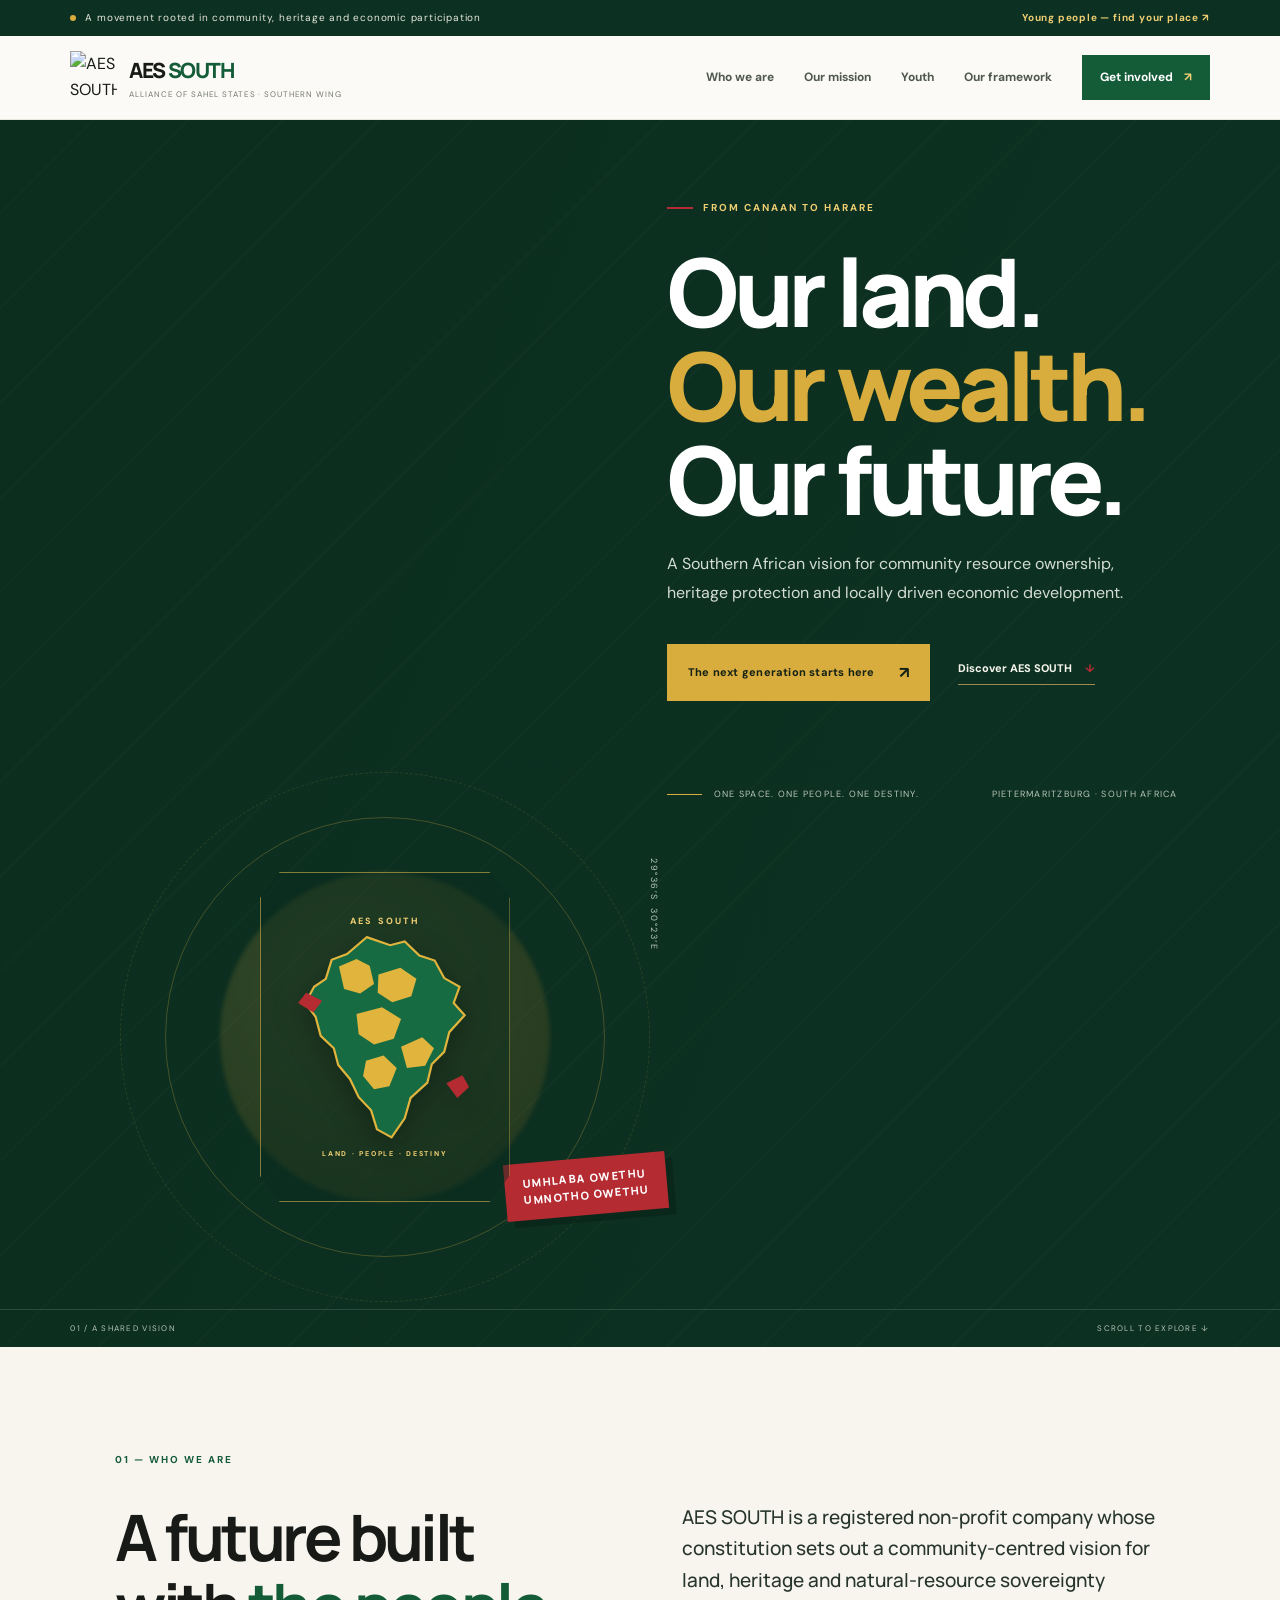
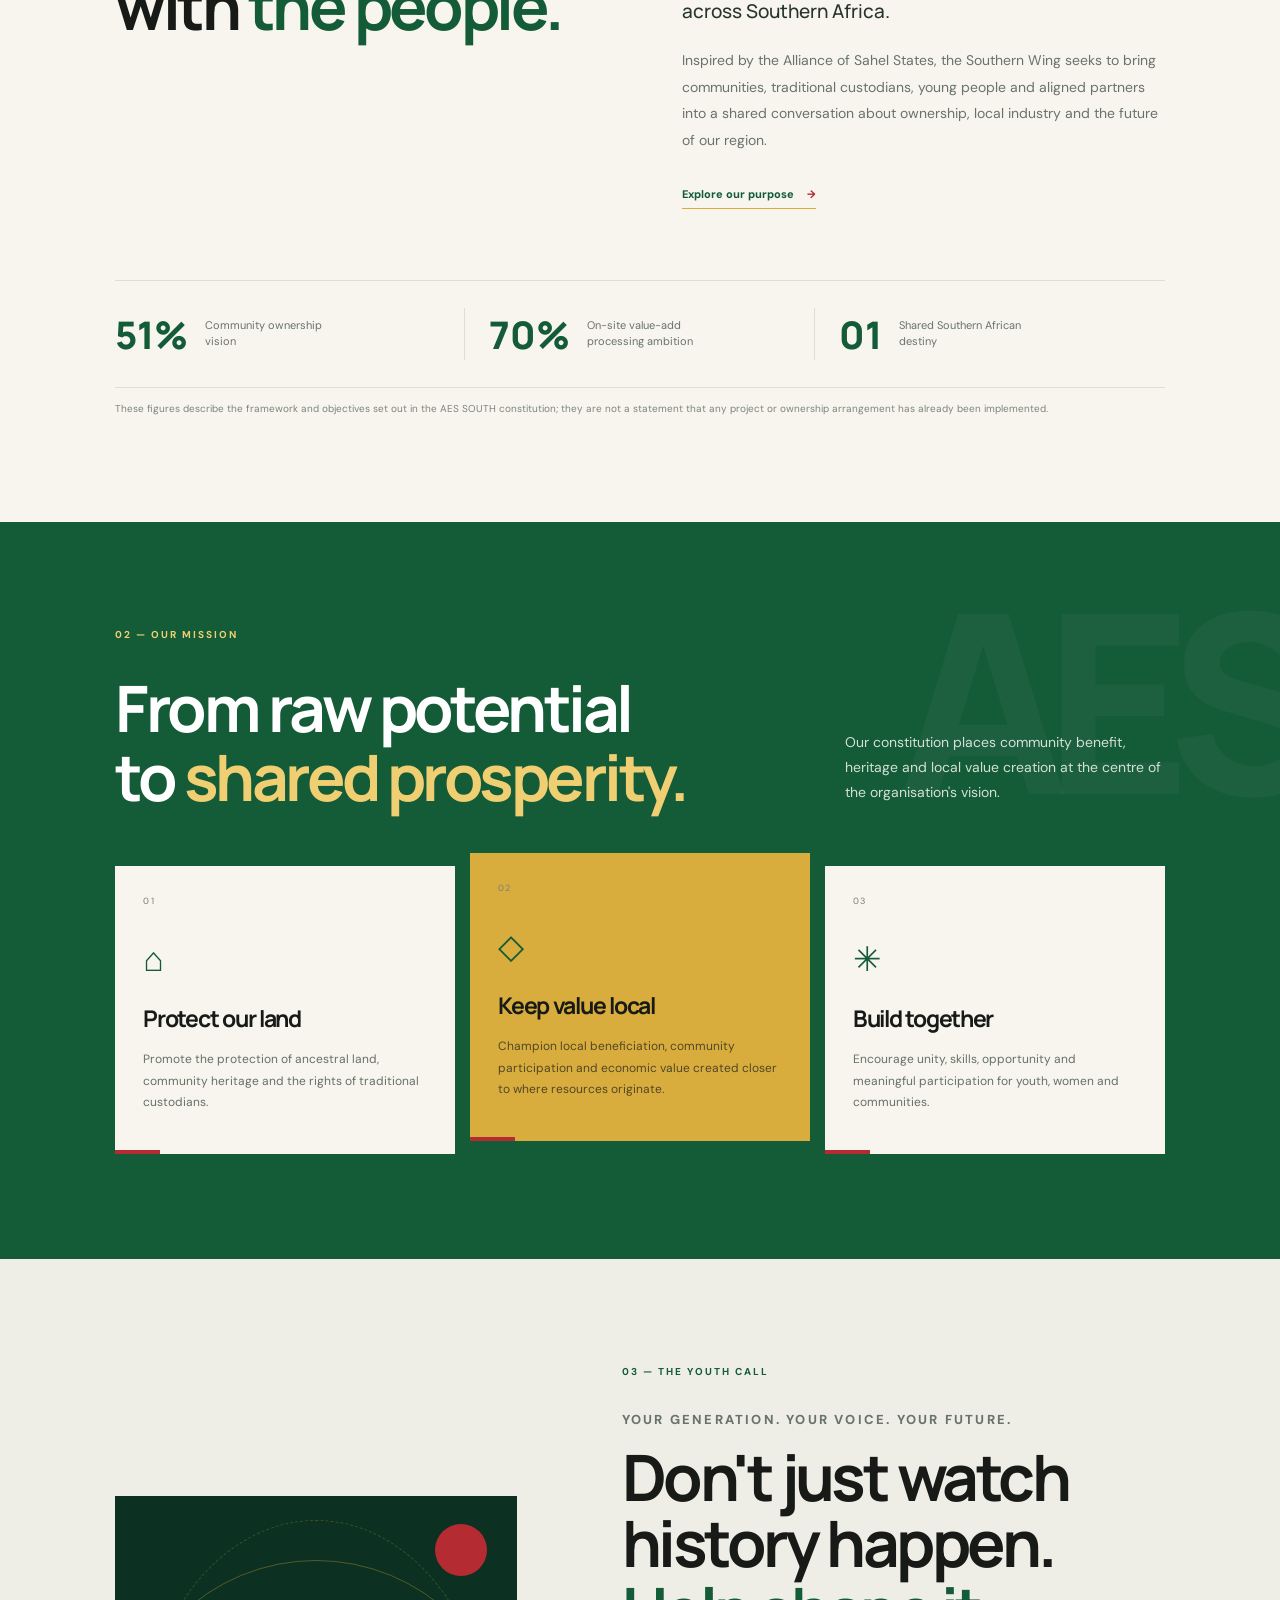
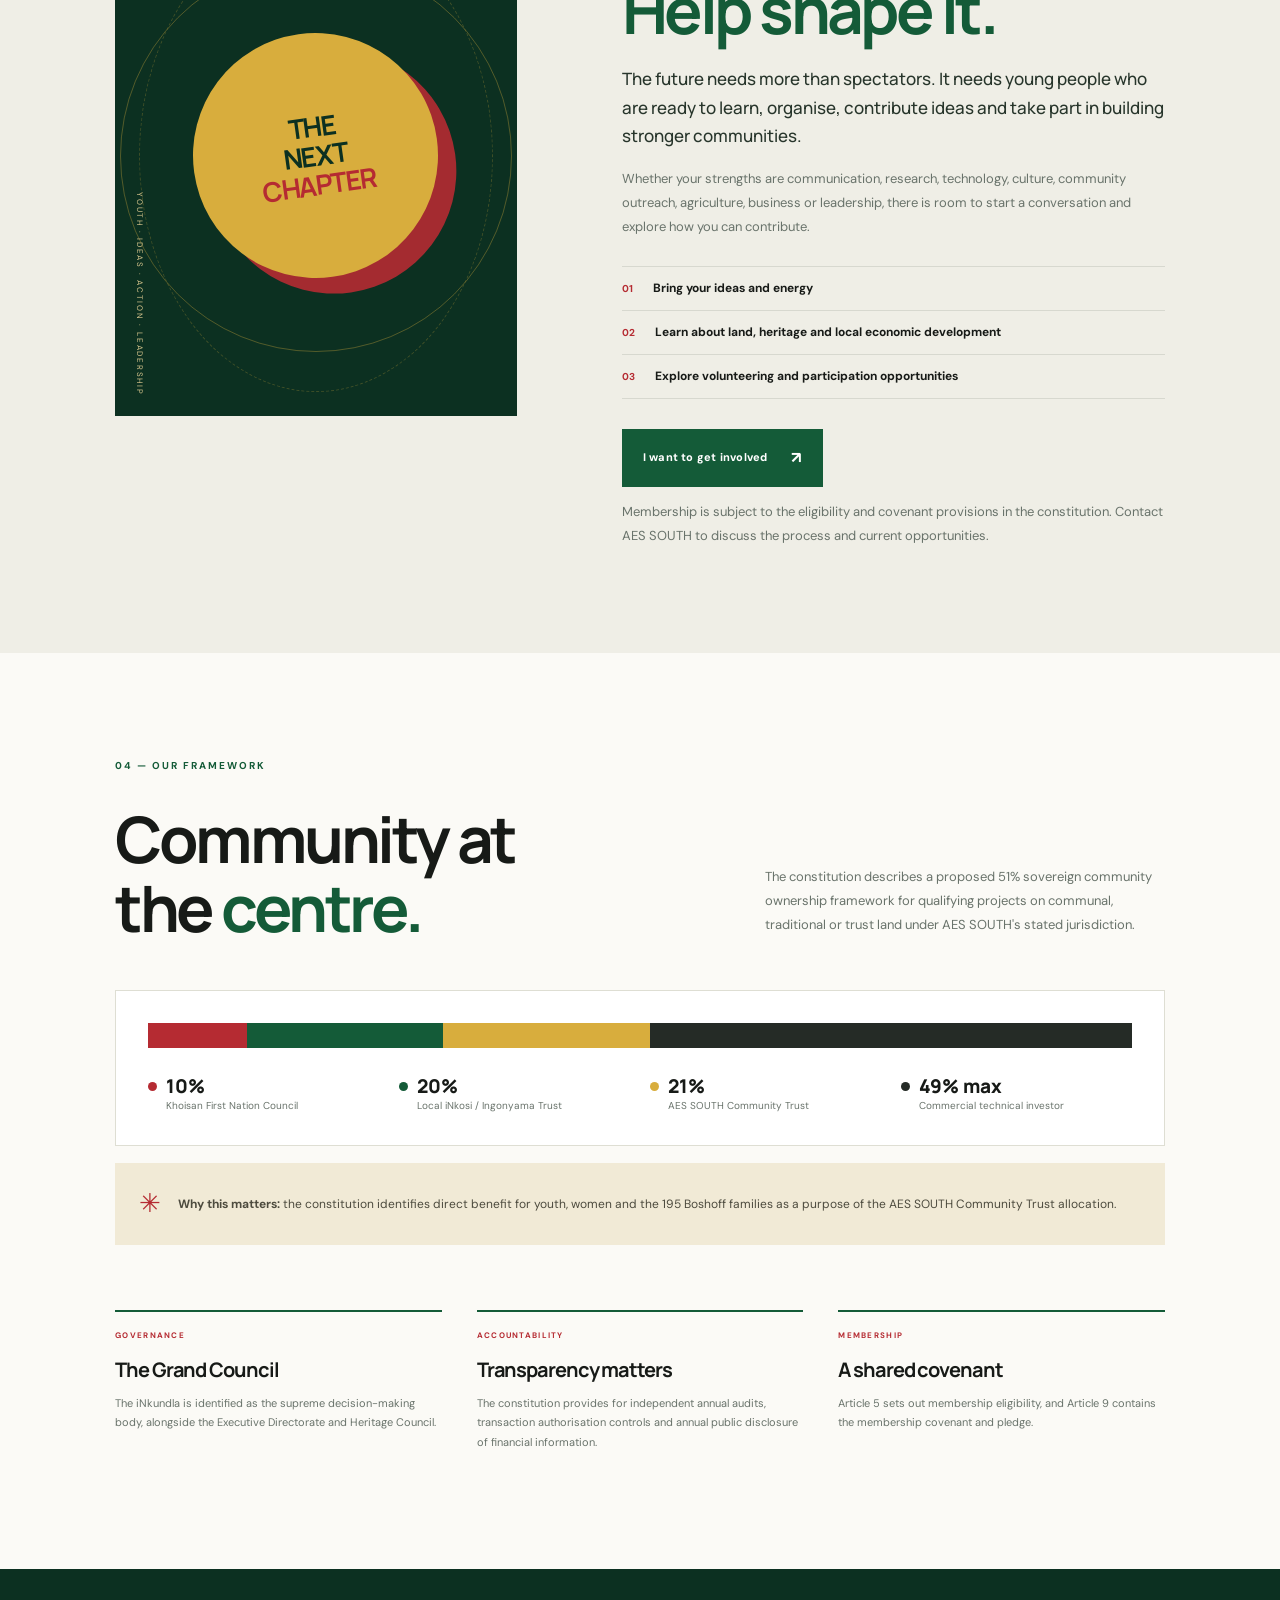
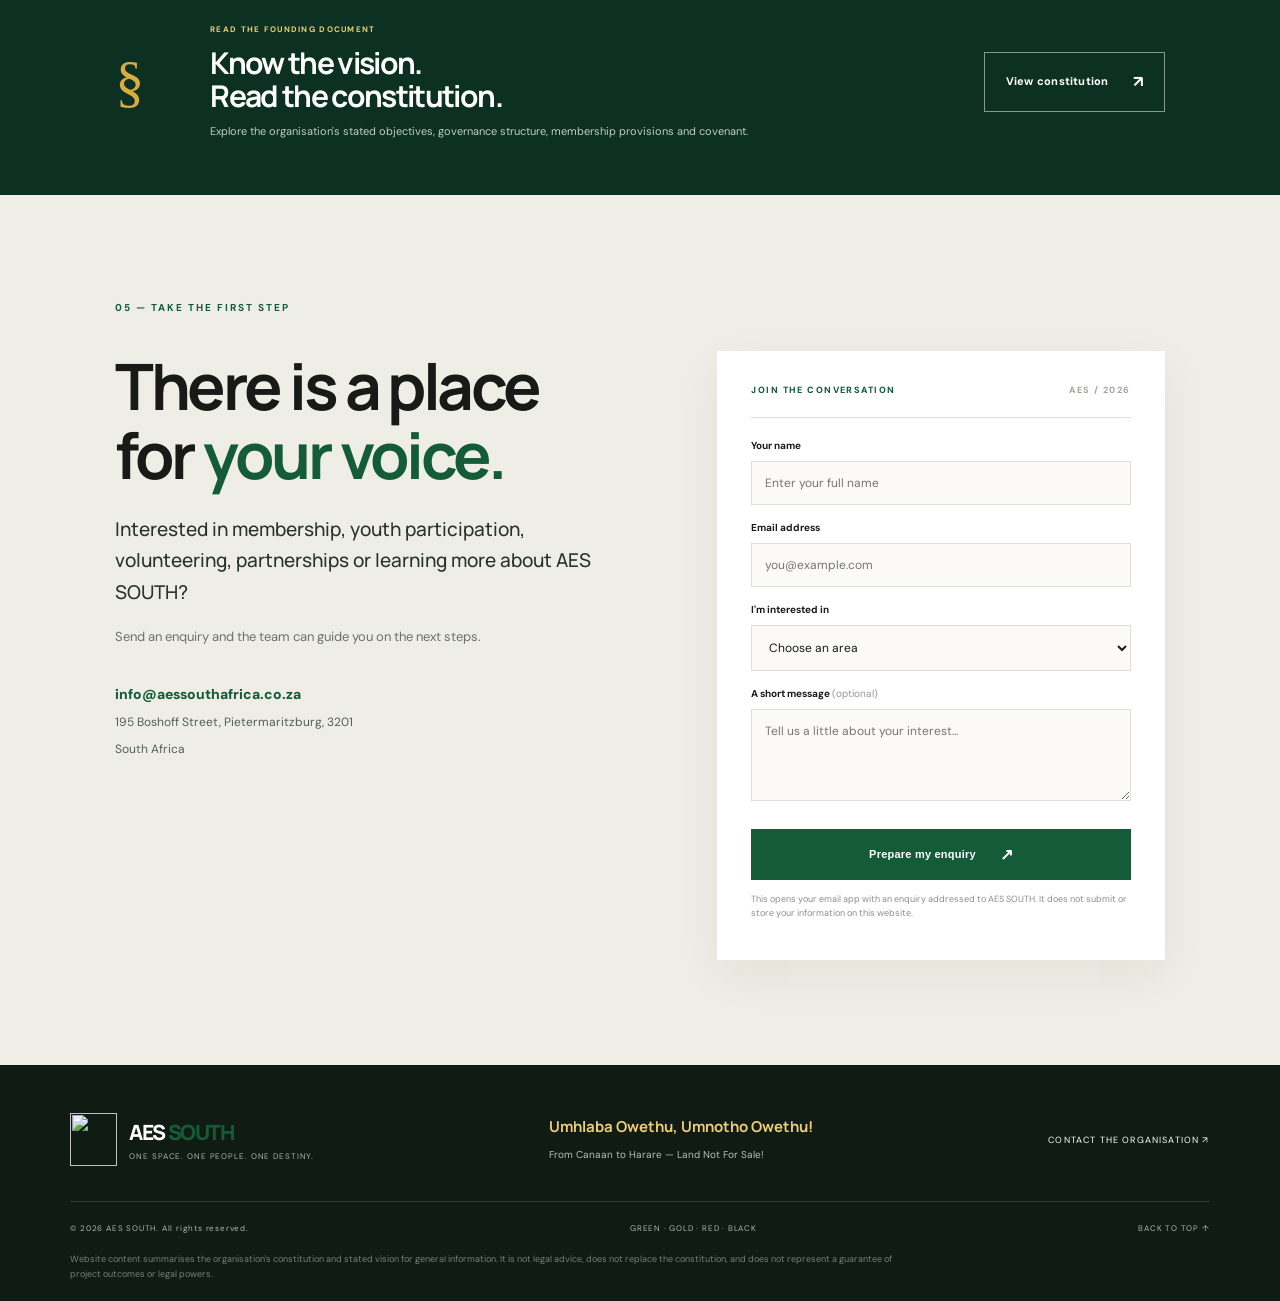
==== index.html @ 6ec25b25 "Add files via upload" ====
<!doctype html>
<html lang="en">
<head>
  <meta charset="utf-8">
  <meta name="viewport" content="width=device-width, initial-scale=1">
  <meta name="theme-color" content="#145b38">
  <meta name="description" content="AES SOUTH — One Space, One People, One Destiny. Explore community resource sovereignty, heritage, youth participation and membership.">
  <title>AES SOUTH | One Space. One People. One Destiny.</title>
  <link rel="preconnect" href="https://fonts.googleapis.com">
  <link rel="preconnect" href="https://fonts.gstatic.com" crossorigin>
  <link href="https://fonts.googleapis.com/css2?family=DM+Sans:wght@400;500;600;700&family=Manrope:wght@400;500;600;700;800&display=swap" rel="stylesheet">
  <link rel="stylesheet" href="styles.css">
</head>
<body>
  <div class="announcement">
    <span class="announcement-dot"></span>
    A movement rooted in community, heritage and economic participation
    <a href="#youth">Young people — find your place <span aria-hidden="true">↗</span></a>
  </div>

  <header class="site-header">
    <a class="brand" href="#home" aria-label="AES SOUTH home">
      <img src="assets/aes-logo-placeholder.svg" alt="AES SOUTH emblem placeholder" class="brand-mark">
      <span class="brand-copy"><strong>AES <em>SOUTH</em></strong><small>ALLIANCE OF SAHEL STATES · SOUTHERN WING</small></span>
    </a>
    <button class="menu-toggle" aria-label="Open navigation" aria-expanded="false"><span></span><span></span><span></span></button>
    <nav class="main-nav" aria-label="Main navigation">
      <a href="#about">Who we are</a>
      <a href="#mission">Our mission</a>
      <a href="#youth">Youth</a>
      <a href="#governance">Our framework</a>
      <a href="#contact" class="nav-join">Get involved <span>↗</span></a>
    </nav>
  </header>

  <main>
    <section class="hero" id="home">
      <div class="hero-pattern"></div>
      <div class="hero-content">
        <p class="eyebrow"><span></span> FROM CANAAN TO HARARE</p>
        <h1>Our land.<br><span>Our wealth.</span><br>Our future.</h1>
        <p class="hero-lead">A Southern African vision for community resource ownership, heritage protection and locally driven economic development.</p>
        <div class="hero-actions">
          <a class="btn btn-gold" href="#youth">The next generation starts here <span>↗</span></a>
          <a class="text-link light-link" href="#about">Discover AES SOUTH <span>↓</span></a>
        </div>
        <div class="hero-foot">
          <div class="hero-motto"><span class="motto-line"></span><span>ONE SPACE. ONE PEOPLE. ONE DESTINY.</span></div>
          <span class="hero-location">PIETERMARITZBURG · SOUTH AFRICA</span>
        </div>
      </div>
      <div class="hero-art" aria-hidden="true">
        <div class="orbit orbit-one"></div><div class="orbit orbit-two"></div>
        <div class="sun-disc"></div>
        <div class="continent-stamp">
          <span class="stamp-top">AES SOUTH</span>
          <svg viewBox="0 0 260 300" role="img" aria-label="">
            <path d="M105 12 137 23 157 18 177 37 198 44 211 68 232 80 224 102 239 119 218 142 211 169 194 186 188 211 165 232 157 260 139 286 119 275 111 249 94 231 82 206 66 187 60 164 42 147 35 121 21 102 33 80 49 69 57 43 78 35Z" fill="#176b43" stroke="#e0b43d" stroke-width="3"/>
            <path d="M67 52 91 42 109 51 115 76 96 89 74 83Z" fill="#e0b43d"/>
            <path d="M121 63 151 54 173 69 166 93 140 101 120 88Z" fill="#e0b43d"/>
            <path d="M91 117 126 108 152 124 142 151 115 159 94 145Z" fill="#e0b43d"/>
            <path d="M152 162 181 149 197 164 185 188 160 191Z" fill="#e0b43d"/>
            <path d="M104 181 128 174 146 191 136 216 115 220 100 202Z" fill="#e0b43d"/>
            <path d="M32 115 11 102 22 88 44 99Z" fill="#b52b32"/>
            <path d="M214 212 236 201 245 217 229 232Z" fill="#b52b32"/>
          </svg>
          <span class="stamp-bottom">LAND · PEOPLE · DESTINY</span>
        </div>
        <div class="hero-coordinate">29°36′S&nbsp; 30°23′E</div>
        <div class="hero-ribbon">UMHLABA OWETHU<br>UMNOTHO OWETHU</div>
      </div>
      <div class="hero-bottom-bar"><span>01 / A SHARED VISION</span><span>SCROLL TO EXPLORE ↓</span></div>
    </section>

    <section class="intro section-pad" id="about">
      <div class="section-kicker">01 — WHO WE ARE</div>
      <div class="intro-grid">
        <div><h2>A future built<br>with <span>the people.</span></h2></div>
        <div class="intro-copy">
          <p class="large-copy">AES SOUTH is a registered non-profit company whose constitution sets out a community-centred vision for land, heritage and natural-resource sovereignty across Southern Africa.</p>
          <p>Inspired by the Alliance of Sahel States, the Southern Wing seeks to bring communities, traditional custodians, young people and aligned partners into a shared conversation about ownership, local industry and the future of our region.</p>
          <a class="text-link" href="#mission">Explore our purpose <span>→</span></a>
        </div>
      </div>
      <div class="stat-strip">
        <div><strong>51%</strong><span>Community ownership vision</span></div>
        <div><strong>70%</strong><span>On-site value-add processing ambition</span></div>
        <div><strong>01</strong><span>Shared Southern African destiny</span></div>
      </div>
      <p class="micro-note">These figures describe the framework and objectives set out in the AES SOUTH constitution; they are not a statement that any project or ownership arrangement has already been implemented.</p>
    </section>

    <section class="mission section-pad" id="mission">
      <div class="section-kicker light-kicker">02 — OUR MISSION</div>
      <div class="mission-heading">
        <h2>From raw potential<br>to <span>shared prosperity.</span></h2>
        <p>Our constitution places community benefit, heritage and local value creation at the centre of the organisation's vision.</p>
      </div>
      <div class="mission-cards">
        <article class="mission-card">
          <div class="card-number">01</div><div class="card-icon">⌂</div>
          <h3>Protect our land</h3>
          <p>Promote the protection of ancestral land, community heritage and the rights of traditional custodians.</p>
          <span class="card-rule"></span>
        </article>
        <article class="mission-card featured">
          <div class="card-number">02</div><div class="card-icon">◇</div>
          <h3>Keep value local</h3>
          <p>Champion local beneficiation, community participation and economic value created closer to where resources originate.</p>
          <span class="card-rule"></span>
        </article>
        <article class="mission-card">
          <div class="card-number">03</div><div class="card-icon">✳</div>
          <h3>Build together</h3>
          <p>Encourage unity, skills, opportunity and meaningful participation for youth, women and communities.</p>
          <span class="card-rule"></span>
        </article>
      </div>
    </section>

    <section class="youth-section section-pad" id="youth">
      <div class="youth-art">
        <div class="youth-circle"><span>THE<br>NEXT<br><b>CHAPTER</b></span></div>
        <div class="youth-vertical">YOUTH · IDEAS · ACTION · LEADERSHIP</div>
        <div class="youth-sun"></div>
      </div>
      <div class="youth-copy">
        <div class="section-kicker">03 — THE YOUTH CALL</div>
        <p class="youth-overline">YOUR GENERATION. YOUR VOICE. YOUR FUTURE.</p>
        <h2>Don't just watch<br>history happen.<br><span>Help shape it.</span></h2>
        <p class="large-copy">The future needs more than spectators. It needs young people who are ready to learn, organise, contribute ideas and take part in building stronger communities.</p>
        <p>Whether your strengths are communication, research, technology, culture, community outreach, agriculture, business or leadership, there is room to start a conversation and explore how you can contribute.</p>
        <ul class="youth-list">
          <li><span>01</span> Bring your ideas and energy</li>
          <li><span>02</span> Learn about land, heritage and local economic development</li>
          <li><span>03</span> Explore volunteering and participation opportunities</li>
        </ul>
        <a class="btn btn-green" href="#contact">I want to get involved <span>↗</span></a>
        <p class="micro-note">Membership is subject to the eligibility and covenant provisions in the constitution. Contact AES SOUTH to discuss the process and current opportunities.</p>
      </div>
    </section>

    <section class="framework section-pad" id="governance">
      <div class="section-kicker">04 — OUR FRAMEWORK</div>
      <div class="framework-top">
        <h2>Community at<br>the <span>centre.</span></h2>
        <p>The constitution describes a proposed 51% sovereign community ownership framework for qualifying projects on communal, traditional or trust land under AES SOUTH's stated jurisdiction.</p>
      </div>
      <div class="ownership">
        <div class="ownership-bar" aria-label="Constitutional proposed equity allocation: Khoisan First Nation Council 10 percent, local traditional authority or Ingonyama Trust 20 percent, AES SOUTH Community Trust 21 percent, commercial technical investor maximum 49 percent">
          <span class="seg khoisan"></span><span class="seg authority"></span><span class="seg community"></span><span class="seg investor"></span>
        </div>
        <div class="ownership-legend">
          <div><i class="dot khoisan-dot"></i><strong>10%</strong><span>Khoisan First Nation Council</span></div>
          <div><i class="dot authority-dot"></i><strong>20%</strong><span>Local iNkosi / Ingonyama Trust</span></div>
          <div><i class="dot community-dot"></i><strong>21%</strong><span>AES SOUTH Community Trust</span></div>
          <div><i class="dot investor-dot"></i><strong>49% max</strong><span>Commercial technical investor</span></div>
        </div>
      </div>
      <div class="framework-note"><span class="note-star">✳</span><p><strong>Why this matters:</strong> the constitution identifies direct benefit for youth, women and the 195 Boshoff families as a purpose of the AES SOUTH Community Trust allocation.</p></div>
      <div class="governance-grid">
        <div><span class="mini-label">GOVERNANCE</span><h3>The Grand Council</h3><p>The iNkundla is identified as the supreme decision-making body, alongside the Executive Directorate and Heritage Council.</p></div>
        <div><span class="mini-label">ACCOUNTABILITY</span><h3>Transparency matters</h3><p>The constitution provides for independent annual audits, transaction authorisation controls and annual public disclosure of financial information.</p></div>
        <div><span class="mini-label">MEMBERSHIP</span><h3>A shared covenant</h3><p>Article 5 sets out membership eligibility, and Article 9 contains the membership covenant and pledge.</p></div>
      </div>
    </section>

    <section class="constitution-band">
      <div class="constitution-symbol">§</div>
      <div><span class="mini-label">READ THE FOUNDING DOCUMENT</span><h2>Know the vision.<br>Read the constitution.</h2><p>Explore the organisation's stated objectives, governance structure, membership provisions and covenant.</p></div>
      <a class="btn btn-outline-light" href="AES_SOUTH_Constitution.pdf" target="_blank" rel="noopener">View constitution <span>↗</span></a>
    </section>

    <section class="contact section-pad" id="contact">
      <div class="section-kicker">05 — TAKE THE FIRST STEP</div>
      <div class="contact-grid">
        <div>
          <h2>There is a place<br>for <span>your voice.</span></h2>
          <p class="large-copy">Interested in membership, youth participation, volunteering, partnerships or learning more about AES SOUTH?</p>
          <p>Send an enquiry and the team can guide you on the next steps.</p>
          <div class="contact-details">
            <a href="mailto:info@aessouthafrica.co.za">info@aessouthafrica.co.za</a>
            <span>195 Boshoff Street, Pietermaritzburg, 3201</span>
            <span>South Africa</span>
          </div>
        </div>
        <form class="contact-form" id="interestForm">
          <div class="form-heading"><span>JOIN THE CONVERSATION</span><span class="form-index">AES / 2026</span></div>
          <label for="fullName">Your name</label><input id="fullName" name="name" autocomplete="name" required placeholder="Enter your full name">
          <label for="email">Email address</label><input id="email" name="email" type="email" autocomplete="email" required placeholder="you@example.com">
          <label for="interest">I'm interested in</label>
          <select id="interest" name="interest" required>
            <option value="">Choose an area</option>
            <option>Youth participation</option><option>Membership enquiry</option><option>Volunteering / community outreach</option><option>Partnerships</option><option>General information</option>
          </select>
          <label for="message">A short message <span>(optional)</span></label><textarea id="message" name="message" rows="4" placeholder="Tell us a little about your interest..."></textarea>
          <button class="btn btn-green form-submit" type="submit">Prepare my enquiry <span>↗</span></button>
          <p class="form-note">This opens your email app with an enquiry addressed to AES SOUTH. It does not submit or store your information on this website.</p>
          <p class="form-status" role="status" aria-live="polite"></p>
        </form>
      </div>
    </section>
  </main>

  <footer class="footer">
    <div class="footer-main">
      <a class="brand footer-brand" href="#home"><img src="assets/aes-logo-placeholder.svg" alt="" class="brand-mark"><span class="brand-copy"><strong>AES <em>SOUTH</em></strong><small>ONE SPACE. ONE PEOPLE. ONE DESTINY.</small></span></a>
      <p>Umhlaba Owethu, Umnotho Owethu!<br><span>From Canaan to Harare — Land Not For Sale!</span></p>
      <a href="mailto:info@aessouthafrica.co.za">CONTACT THE ORGANISATION ↗</a>
    </div>
    <div class="footer-bottom"><span>© <span id="year"></span> AES SOUTH. All rights reserved.</span><span>GREEN · GOLD · RED · BLACK</span><a href="#home">BACK TO TOP ↑</a></div>
    <p class="disclaimer">Website content summarises the organisation's constitution and stated vision for general information. It is not legal advice, does not replace the constitution, and does not represent a guarantee of project outcomes or legal powers.</p>
  </footer>
  <script src="script.js"></script>
</body>
</html>
---- styles.css ----
/* AES SOUTH — editable visual system */
:root{--green:#145b38;--green2:#1c7549;--deep:#0c3021;--gold:#d8ad3d;--gold2:#f0cf73;--red:#b52b32;--ink:#171a17;--muted:#69736b;--paper:#f7f5ee;--white:#fff;--line:#deded3;--sans:"DM Sans",Arial,sans-serif;--display:"Manrope","DM Sans",sans-serif}
*{box-sizing:border-box}html{scroll-behavior:smooth;scroll-padding-top:90px}body{margin:0;background:var(--paper);color:var(--ink);font-family:var(--sans);line-height:1.6}a{color:inherit;text-decoration:none}.announcement{min-height:36px;padding:8px 5.5%;background:var(--deep);color:#e8e8dd;font-size:10px;letter-spacing:.08em;display:flex;align-items:center;gap:9px}.announcement-dot{width:6px;height:6px;background:var(--gold);border-radius:50%}.announcement a{margin-left:auto;color:var(--gold2);font-weight:700}.site-header{height:84px;padding:0 5.5%;display:flex;align-items:center;justify-content:space-between;background:#fbfaf6;position:sticky;top:0;z-index:20;border-bottom:1px solid #e9e7dd}.brand{display:flex;align-items:center;gap:12px}.brand-mark{width:47px;height:53px;object-fit:contain}.brand-copy{display:flex;flex-direction:column;line-height:1.1}.brand-copy strong{font:800 21px var(--display);letter-spacing:-.07em}.brand-copy em{font-style:normal;color:var(--green)}.brand-copy small{font-size:8px;letter-spacing:.11em;color:#73796f;margin-top:6px}.main-nav{display:flex;align-items:center;gap:30px;font-size:12px;font-weight:700}.main-nav>a:not(.nav-join){color:#4e584f}.main-nav>a:hover{color:var(--green)}.nav-join{background:var(--green);color:#fff;padding:13px 18px}.nav-join span{color:var(--gold2);margin-left:8px}.menu-toggle{display:none;background:none;border:0}.hero{min-height:660px;background:var(--deep);color:#fff;position:relative;overflow:hidden;display:grid;grid-template-columns:1.05fr .95fr;padding:80px 8% 75px}.hero:before{content:"";position:absolute;inset:0;background:linear-gradient(110deg,rgba(5,28,18,.12),transparent 70%),repeating-linear-gradient(135deg,transparent 0 65px,rgba(255,255,255,.018) 66px 67px)}.hero-content{position:relative;z-index:2;max-width:650px}.eyebrow,.section-kicker,.mini-label{font-size:10px;font-weight:700;letter-spacing:.2em;color:var(--green);display:flex;align-items:center;gap:10px}.eyebrow{color:var(--gold2)}.eyebrow span{height:2px;width:26px;background:var(--red)}h1,h2,h3,p{margin-top:0}h1,h2,h3{font-family:var(--display);letter-spacing:-.055em}h1{font-size:clamp(58px,7.4vw,100px);line-height:.99;margin:28px 0 25px;font-weight:800}h1 span,h2 span{color:var(--gold)}.hero-lead{max-width:510px;color:#d4ddd5;font-size:16px;line-height:1.8}.hero-actions{display:flex;align-items:center;gap:28px;margin-top:36px}.btn{display:inline-flex;align-items:center;justify-content:center;gap:24px;padding:16px 21px;font-size:11px;font-weight:800;letter-spacing:.02em;border:0;cursor:pointer;transition:.2s}.btn:hover{transform:translateY(-2px);filter:brightness(1.06)}.btn-gold{background:var(--gold);color:#172217}.btn-green{background:var(--green);color:#fff}.btn span{font-size:16px}.text-link{font-size:11px;font-weight:800;color:var(--green);border-bottom:1px solid var(--gold);padding-bottom:7px}.text-link span{margin-left:10px;color:var(--red)}.light-link{color:#f5f5ed;border-color:#a18a4b}.hero-foot{display:flex;justify-content:space-between;align-items:center;margin-top:86px;color:#b8c6ba;font-size:9px;letter-spacing:.14em}.hero-motto{display:flex;align-items:center;gap:12px}.motto-line{width:35px;height:1px;background:var(--gold)}.hero-art{position:relative;min-height:470px;display:flex;align-items:center;justify-content:center}.orbit{position:absolute;border:1px solid rgba(219,177,62,.28);border-radius:50%;width:440px;height:440px}.orbit-two{width:530px;height:530px;border-style:dashed;opacity:.55}.sun-disc{position:absolute;width:330px;height:330px;border-radius:50%;background:radial-gradient(circle at 40% 35%,#e9c65e,#a77c23 68%,#694c1d);opacity:.18;filter:blur(2px)}.continent-stamp{width:250px;height:330px;position:relative;z-index:1;display:flex;align-items:center;justify-content:center;flex-direction:column;border:1px solid rgba(229,189,80,.55);background:rgba(9,44,29,.45);box-shadow:0 0 0 12px rgba(219,177,62,.04),0 0 60px rgba(0,0,0,.2);clip-path:polygon(8% 0,92% 0,100% 8%,100% 92%,92% 100%,8% 100%,0 92%,0 8%)}.continent-stamp svg{width:190px;height:220px;filter:drop-shadow(0 8px 14px rgba(0,0,0,.3))}.stamp-top,.stamp-bottom{font-size:9px;letter-spacing:.25em;color:var(--gold2);font-weight:800}.stamp-bottom{font-size:7px}.hero-coordinate{position:absolute;right:1%;top:12%;font-size:9px;letter-spacing:.18em;color:#b9c8bb;writing-mode:vertical-rl}.hero-ribbon{position:absolute;bottom:12%;right:0;background:var(--red);color:#fff;padding:12px 18px;font:800 11px/1.5 var(--display);letter-spacing:.13em;transform:rotate(-5deg);box-shadow:7px 7px 0 rgba(0,0,0,.18)}.hero-bottom-bar{position:absolute;bottom:0;left:0;right:0;height:38px;border-top:1px solid rgba(255,255,255,.13);display:flex;justify-content:space-between;padding:0 5.5%;align-items:center;font-size:8px;letter-spacing:.16em;color:#b6c4b8}.section-pad{padding:105px 9%}.intro-grid{display:grid;grid-template-columns:1fr 1fr;gap:8%;margin-top:34px}.intro h2,.mission h2,.framework h2,.contact h2{font-size:clamp(42px,5vw,66px);line-height:1.08;margin:0}.intro h2 span,.framework h2 span,.contact h2 span{color:var(--green)}.large-copy{font:500 19px/1.65 var(--display);color:#27352b}.intro-copy>p:not(.large-copy){color:var(--muted);font-size:14px;line-height:1.9;margin:20px 0 26px}.stat-strip{display:grid;grid-template-columns:repeat(3,1fr);border-top:1px solid var(--line);border-bottom:1px solid var(--line);margin-top:75px;padding:27px 0}.stat-strip div{display:flex;align-items:center;gap:17px;padding:0 24px;border-right:1px solid var(--line)}.stat-strip div:first-child{padding-left:0}.stat-strip div:last-child{border:0}.stat-strip strong{font:800 38px var(--display);color:var(--green)}.stat-strip span{max-width:125px;font-size:11px;color:var(--muted);line-height:1.45}.micro-note{font-size:10px;line-height:1.6;color:#7d857c;margin:13px 0 0}.mission{background:var(--green);color:#fff;position:relative;overflow:hidden}.mission:after{content:"AES";position:absolute;right:-30px;top:5px;font:800 250px var(--display);color:rgba(255,255,255,.035);letter-spacing:-.1em}.light-kicker{color:var(--gold2)}.mission-heading{display:flex;justify-content:space-between;align-items:end;gap:50px;margin:30px 0 55px;position:relative;z-index:1}.mission-heading h2 span{color:var(--gold2)}.mission-heading p{max-width:320px;color:#d4e0d6;font-size:14px;margin:0 0 6px;line-height:1.8}.mission-cards{display:grid;grid-template-columns:repeat(3,1fr);gap:15px;position:relative;z-index:1}.mission-card{min-height:280px;padding:28px;background:#f7f5ee;color:var(--ink);position:relative}.mission-card.featured{background:var(--gold);transform:translateY(-13px)}.card-number{font-size:9px;color:#788176;letter-spacing:.15em}.card-icon{font-size:34px;color:var(--green);margin:24px 0 13px}.mission-card h3{font-size:23px;margin-bottom:12px}.mission-card p{font-size:12px;color:#657066;line-height:1.8}.featured p{color:#514726}.card-rule{position:absolute;bottom:0;left:0;width:45px;height:4px;background:var(--red)}.youth-section{display:grid;grid-template-columns:.85fr 1.15fr;gap:10%;align-items:center;background:#efeee6}.youth-art{min-height:520px;background:var(--deep);position:relative;overflow:hidden;display:flex;align-items:center;justify-content:center}.youth-art:before{content:"";position:absolute;width:390px;height:390px;border:1px solid rgba(216,173,61,.35);border-radius:50%}.youth-art:after{content:"";position:absolute;inset:24px;border:1px dashed rgba(216,173,61,.25);border-radius:50%}.youth-circle{width:245px;height:245px;border-radius:50%;background:var(--gold);display:flex;align-items:center;justify-content:center;text-align:center;color:var(--deep);font:700 27px/1.08 var(--display);letter-spacing:-.05em;transform:rotate(-8deg);box-shadow:16px 18px 0 rgba(181,43,50,.9);z-index:1}.youth-circle b{color:var(--red)}.youth-vertical{position:absolute;left:18px;bottom:20px;writing-mode:vertical-rl;color:#d8c68e;font-size:8px;letter-spacing:.22em}.youth-sun{position:absolute;top:28px;right:30px;width:52px;height:52px;background:var(--red);border-radius:50%}.youth-copy .section-kicker{margin-bottom:28px}.youth-overline{font-size:9px;font-weight:800;color:var(--red);letter-spacing:.17em;margin-bottom:12px}.youth-copy h2{font-size:clamp(43px,5vw,64px);line-height:1.04;margin-bottom:22px}.youth-copy h2 span{color:var(--green)}.youth-copy .large-copy{font-size:17px}.youth-copy>p:not(.large-copy){font-size:13px;color:var(--muted);line-height:1.85}.youth-list{list-style:none;padding:0;margin:27px 0 30px}.youth-list li{border-top:1px solid #d7d8cf;padding:12px 0;font-size:12px;font-weight:700}.youth-list li:last-child{border-bottom:1px solid #d7d8cf}.youth-list span{color:var(--red);font-size:10px;margin-right:17px}.framework{background:#fbfaf6}.framework-top{display:flex;align-items:end;justify-content:space-between;gap:60px;margin:30px 0 48px}.framework-top p{max-width:400px;color:var(--muted);font-size:13px;line-height:1.85;margin:0 0 5px}.ownership{padding:32px;background:#fff;border:1px solid var(--line)}.ownership-bar{height:25px;display:flex;overflow:hidden}.seg{height:100%}.khoisan{width:10%;background:var(--red)}.authority{width:20%;background:var(--green)}.community{width:21%;background:var(--gold)}.investor{width:49%;background:#252b26}.ownership-legend{display:grid;grid-template-columns:repeat(4,1fr);gap:20px;margin-top:25px}.ownership-legend div{display:grid;grid-template-columns:10px auto;column-gap:8px;align-items:center}.ownership-legend strong{font:800 19px var(--display)}.ownership-legend span{grid-column:2;font-size:10px;color:var(--muted);line-height:1.4}.dot{width:9px;height:9px;border-radius:50%;grid-row:1}.khoisan-dot{background:var(--red)}.authority-dot{background:var(--green)}.community-dot{background:var(--gold)}.investor-dot{background:#252b26}.framework-note{display:flex;gap:17px;align-items:center;background:#f1ead6;padding:20px 24px;margin-top:17px}.note-star{font-size:26px;color:var(--red)}.framework-note p{font-size:12px;color:#4d4b3e;margin:0;line-height:1.7}.governance-grid{display:grid;grid-template-columns:repeat(3,1fr);gap:35px;margin-top:65px}.governance-grid>div{border-top:2px solid var(--green);padding-top:17px}.mini-label{font-size:8px;color:var(--red);letter-spacing:.16em}.governance-grid h3{font-size:20px;margin:12px 0 8px}.governance-grid p{font-size:11px;color:var(--muted);line-height:1.8}.constitution-band{background:var(--deep);color:#fff;padding:54px 9%;display:grid;grid-template-columns:70px 1fr auto;gap:25px;align-items:center}.constitution-symbol{font:400 58px Georgia;color:var(--gold)}.constitution-band h2{font-size:30px;line-height:1.12;margin:10px 0}.constitution-band p{font-size:11px;color:#c2cec4;margin:0}.constitution-band .mini-label{color:var(--gold2)}.btn-outline-light{border:1px solid rgba(255,255,255,.5);color:#fff}.contact{background:#efeee6}.contact-grid{display:grid;grid-template-columns:1fr .9fr;gap:10%;margin-top:35px}.contact h2{margin-bottom:25px}.contact-grid>div>p:not(.large-copy){font-size:13px;color:var(--muted)}.contact-details{display:flex;flex-direction:column;gap:8px;margin-top:35px;font-size:12px;color:#526056}.contact-details a{font-weight:800;color:var(--green);font-size:14px}.contact-form{background:#fff;padding:32px 34px;box-shadow:0 15px 45px rgba(20,40,25,.06)}.form-heading{display:flex;justify-content:space-between;font-size:9px;font-weight:800;letter-spacing:.16em;color:var(--green);padding-bottom:20px;border-bottom:1px solid var(--line);margin-bottom:20px}.form-index{color:#a0a79d}.contact-form label{display:block;font-size:10px;font-weight:700;margin:15px 0 7px}.contact-form label span{color:#929a91;font-weight:400}.contact-form input,.contact-form select,.contact-form textarea{width:100%;border:1px solid #dedfd7;background:#fbfaf6;padding:13px;font:12px var(--sans);color:var(--ink);border-radius:0;outline-color:var(--green)}.contact-form textarea{resize:vertical}.form-submit{width:100%;margin-top:20px}.form-note{font-size:9px;color:#899187;line-height:1.6;margin:12px 0 0}.form-status{font-size:11px;color:var(--green);margin:8px 0 0}.footer{background:#101b14;color:#fff;padding:48px 5.5% 20px}.footer-main{display:flex;align-items:center;justify-content:space-between;gap:25px;padding-bottom:35px;border-bottom:1px solid rgba(255,255,255,.14)}.footer-brand .brand-copy strong{color:#fff}.footer-brand .brand-copy small{color:#aab5aa}.footer-main>p{font:700 15px/1.7 var(--display);color:var(--gold2);margin:0}.footer-main>p span{font:400 10px var(--sans);color:#b5c1b6}.footer-main>a:last-child{font-size:9px;letter-spacing:.13em;color:#fff}.footer-bottom{display:flex;justify-content:space-between;padding:20px 0 12px;font-size:8px;color:#aeb8af;letter-spacing:.1em}.disclaimer{font-size:9px;line-height:1.6;color:#748176;max-width:850px;margin:5px 0 0}
@media(max-width:900px){.main-nav{gap:17px}.hero{padding-left:6%;padding-right:6%}.hero-art{transform:scale(.85)}.section-pad{padding:80px 7%}.youth-section{gap:6%}.youth-art{min-height:450px}.ownership-legend{gap:10px}.constitution-band{padding-left:7%;padding-right:7%}}
@media(max-width:700px){.announcement{font-size:8px;padding:8px 4%;gap:6px}.announcement a{font-size:8px}.site-header{height:72px;padding:0 5%}.brand-mark{width:39px;height:45px}.brand-copy strong{font-size:18px}.brand-copy small{font-size:6px}.menu-toggle{display:flex;flex-direction:column;gap:5px;padding:10px}.menu-toggle span{width:23px;height:2px;background:var(--green)}.main-nav{display:none;position:absolute;top:72px;left:0;right:0;background:#fbfaf6;padding:20px 6%;flex-direction:column;align-items:stretch;gap:0;border-top:1px solid var(--line);box-shadow:0 12px 20px #0001}.main-nav.open{display:flex}.main-nav>a{padding:14px 0;border-bottom:1px solid var(--line)}.main-nav .nav-join{padding:14px;margin-top:12px;text-align:center}.hero{display:flex;flex-direction:column;padding:62px 7% 65px;min-height:auto}.hero h1{font-size:clamp(56px,16vw,82px)}.hero-lead{font-size:14px}.hero-actions{align-items:flex-start;flex-direction:column;gap:18px}.hero-art{min-height:370px;margin-top:25px;transform:scale(.83);transform-origin:center}.hero-foot{margin-top:20px;gap:15px;align-items:flex-start;flex-direction:column}.hero-bottom-bar{padding:0 7%;font-size:7px}.section-pad{padding:70px 7%}.intro-grid,.contact-grid{grid-template-columns:1fr;gap:28px}.intro h2,.mission h2,.framework h2,.contact h2{font-size:48px}.stat-strip{margin-top:45px;gap:0}.stat-strip div{padding:0 10px;gap:8px;align-items:flex-start;flex-direction:column}.stat-strip strong{font-size:30px}.stat-strip span{font-size:9px}.mission-heading,.framework-top{display:block}.mission-heading p,.framework-top p{margin-top:20px}.mission-cards{grid-template-columns:1fr;gap:12px}.mission-card{min-height:230px}.mission-card.featured{transform:none}.youth-section{grid-template-columns:1fr;gap:45px}.youth-art{min-height:370px}.youth-art:before{width:290px;height:290px}.youth-circle{width:205px;height:205px;font-size:24px}.youth-copy h2{font-size:49px}.ownership{padding:20px 15px}.ownership-legend{grid-template-columns:1fr 1fr;row-gap:20px}.governance-grid{grid-template-columns:1fr;gap:20px;margin-top:45px}.constitution-band{grid-template-columns:45px 1fr;padding:38px 7%;gap:15px}.constitution-symbol{font-size:43px}.constitution-band h2{font-size:25px}.constitution-band .btn{grid-column:1/-1}.contact-form{padding:25px 20px}.footer-main{align-items:flex-start;flex-direction:column}.footer-bottom{flex-wrap:wrap;gap:12px}.footer-bottom span:first-child{width:100%}}
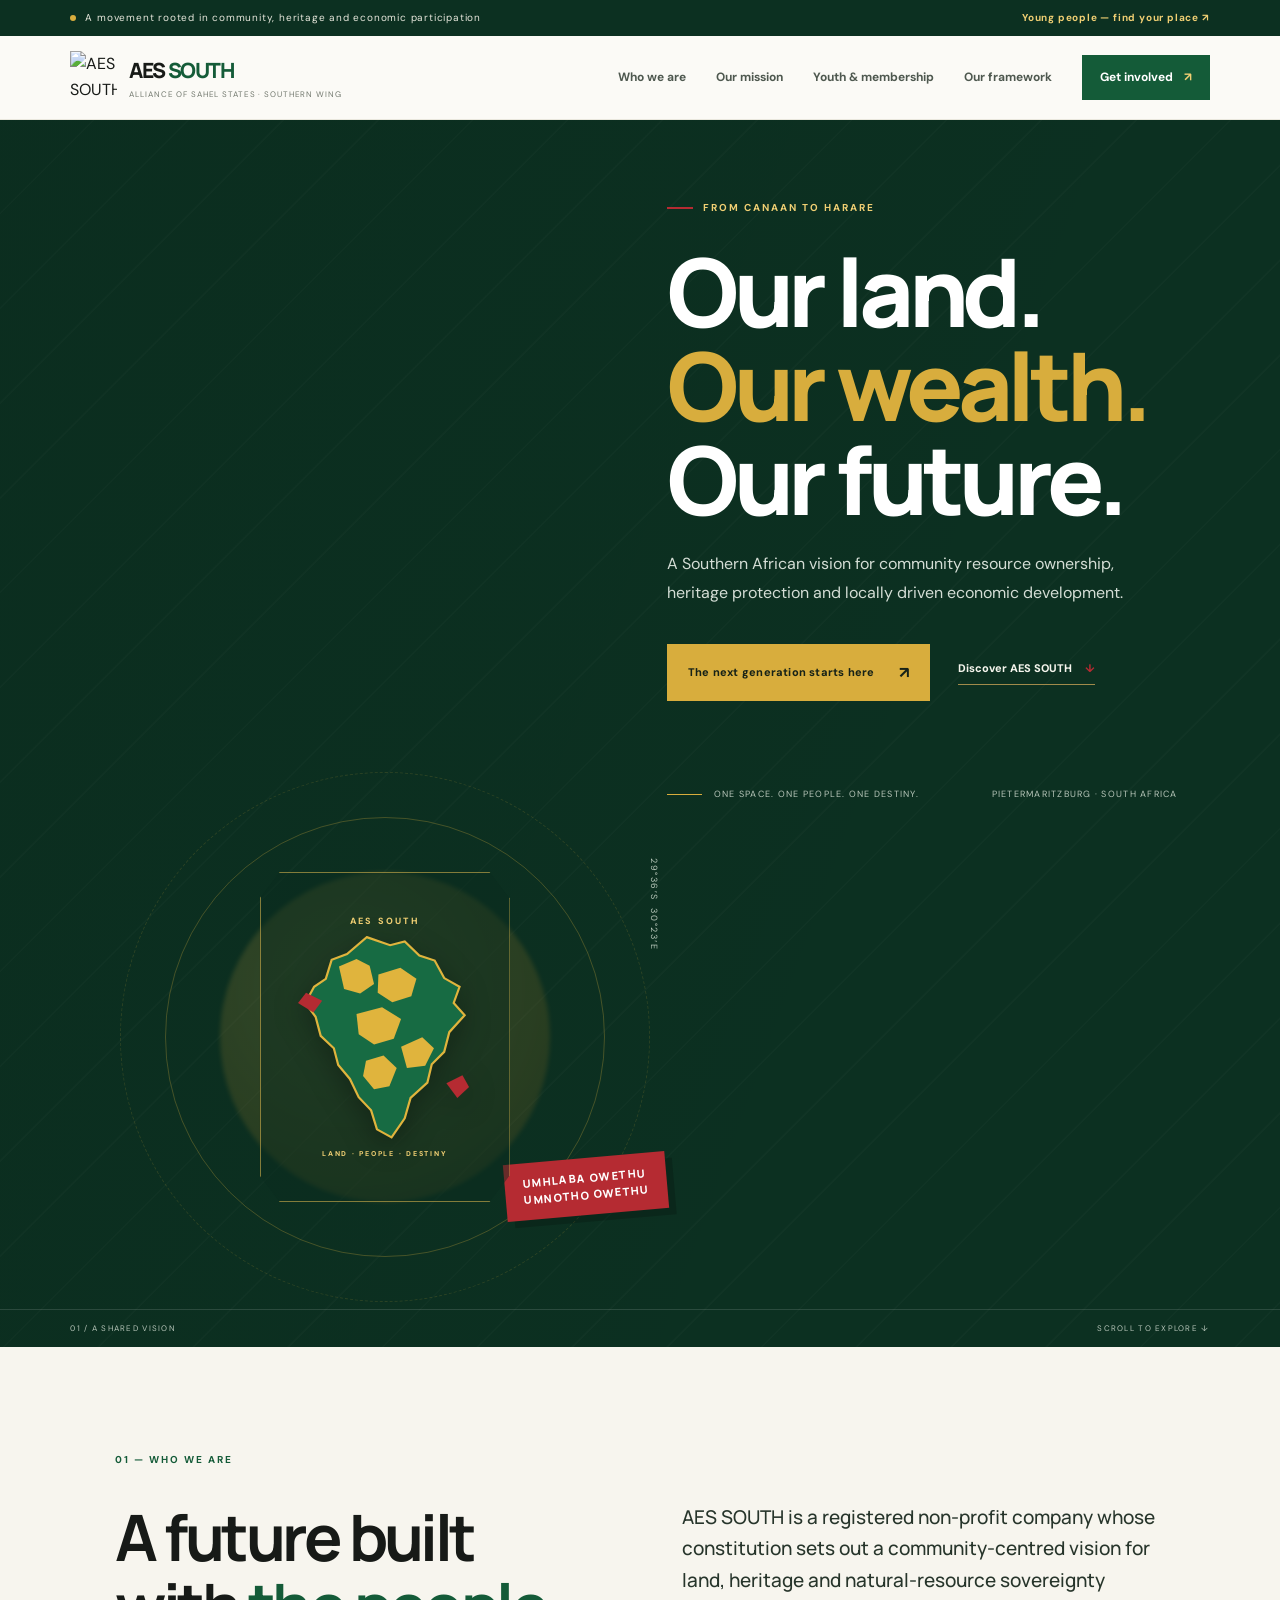
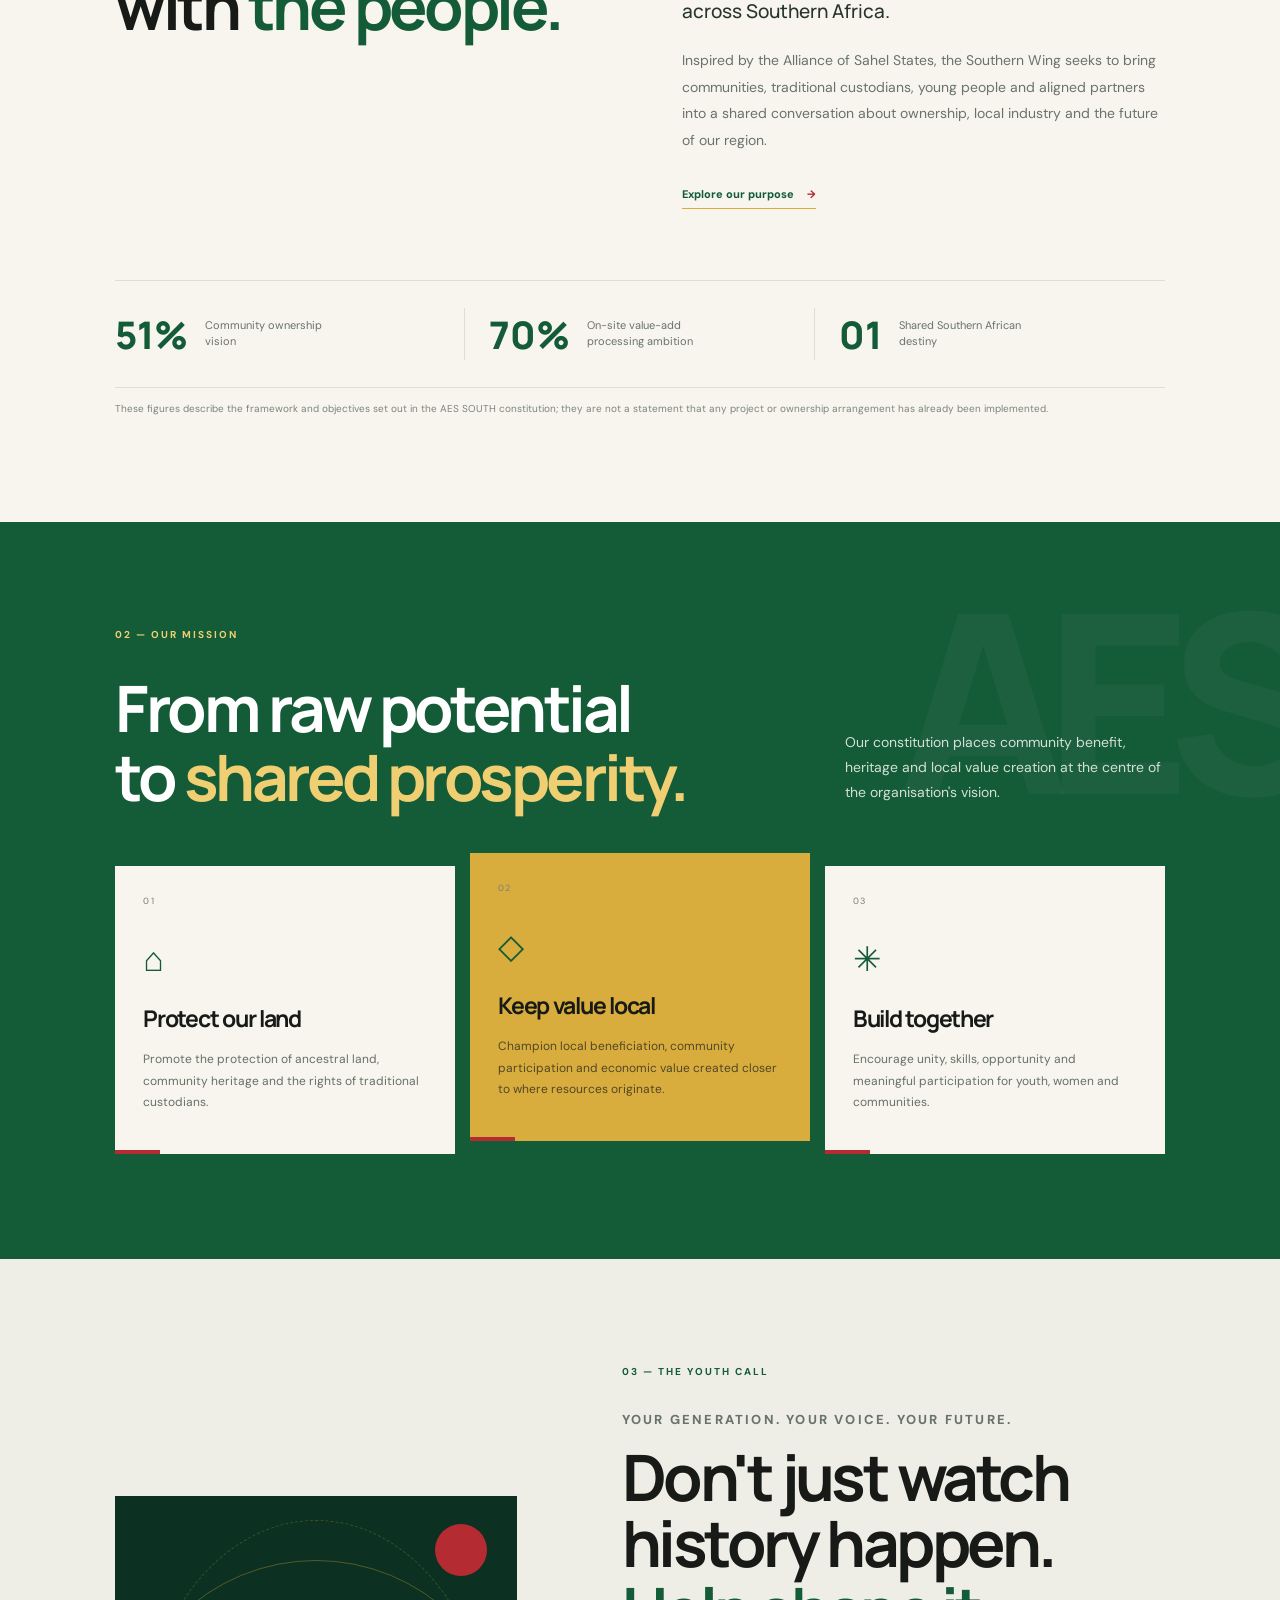
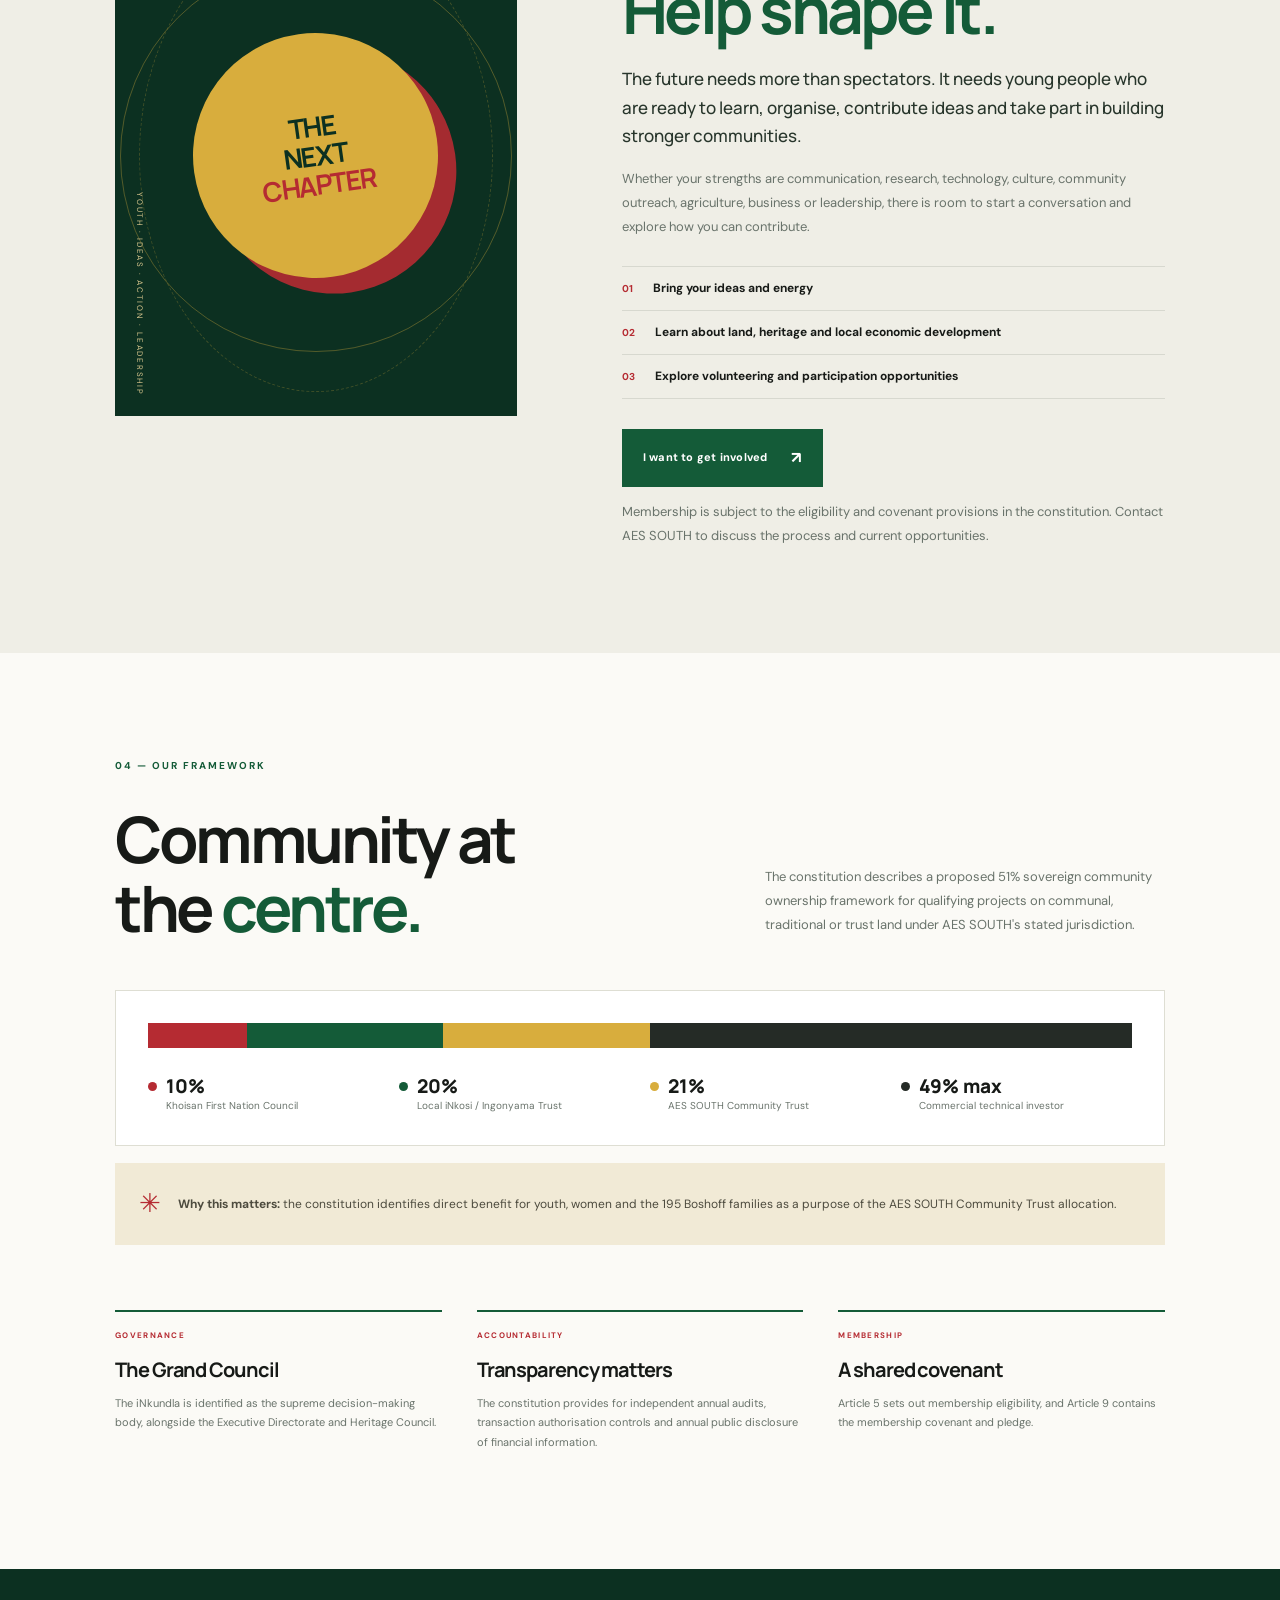
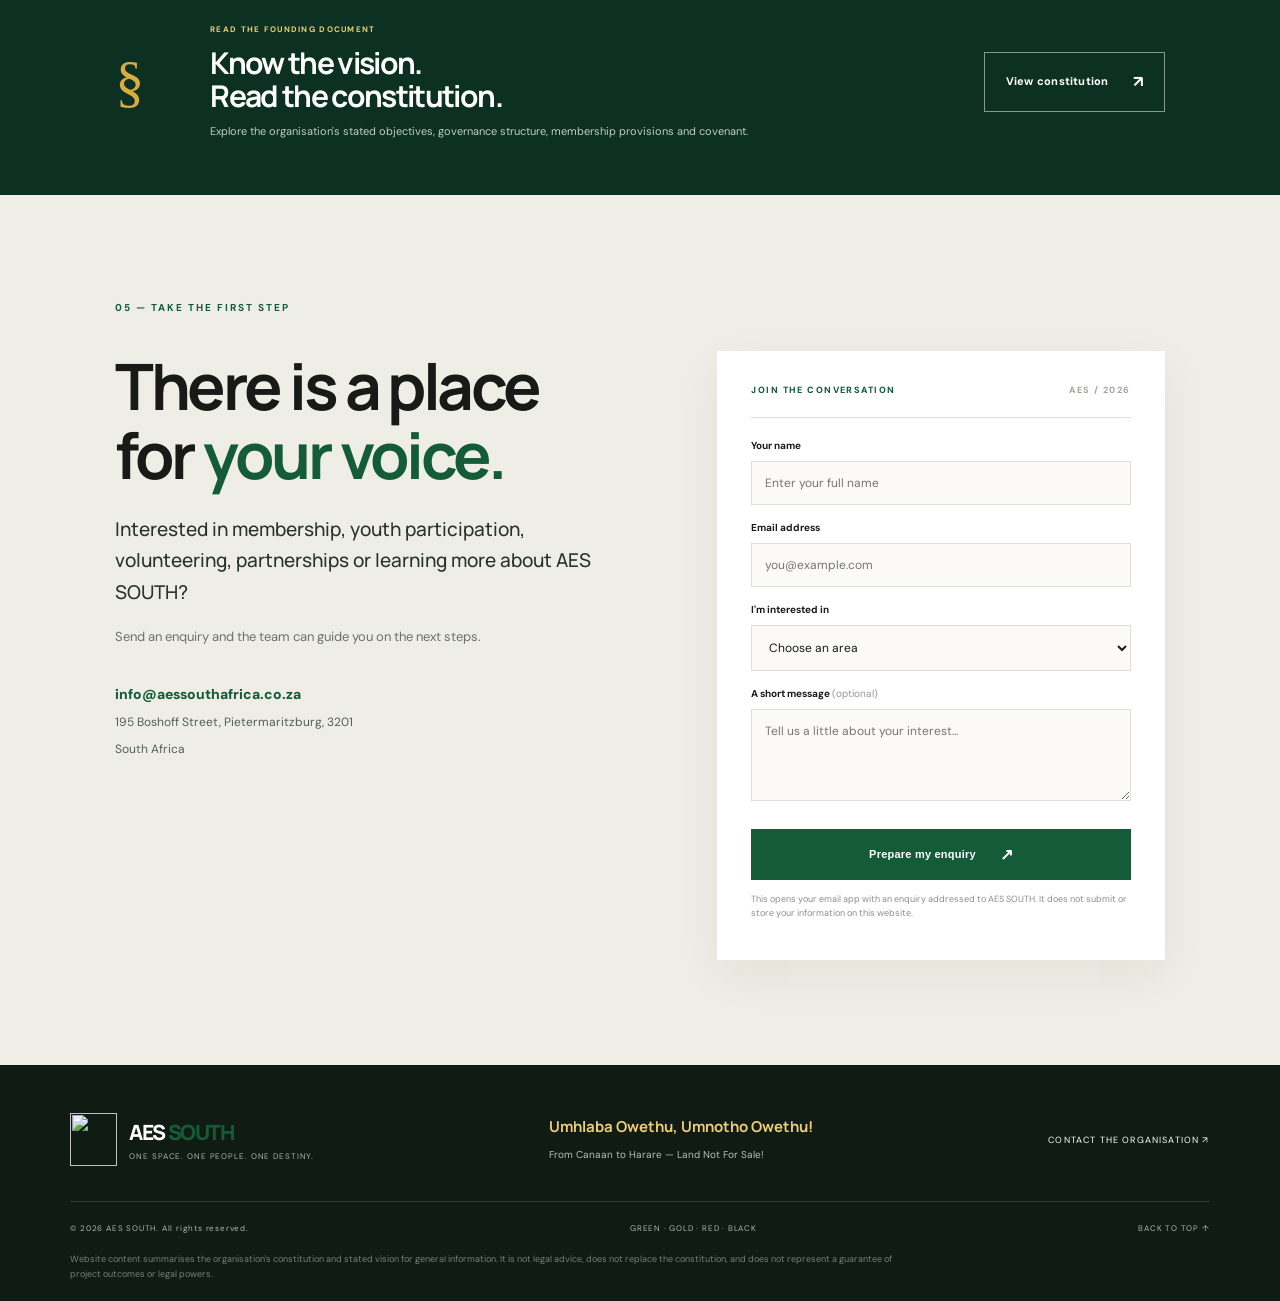
==== commit 90952d9f: "Add files via upload This is the original index.html, and the registration form is still in progress" ====
--- a/index.html
+++ b/index.html
@@ -15,7 +15,7 @@
   <div class="announcement">
     <span class="announcement-dot"></span>
     A movement rooted in community, heritage and economic participation
-    <a href="#youth">Young people — find your place <span aria-hidden="true">↗</span></a>
+    <a href="register.html">Young people — find your place <span aria-hidden="true">↗</span></a>
   </div>
 
   <header class="site-header">
@@ -27,9 +27,9 @@
     <nav class="main-nav" aria-label="Main navigation">
       <a href="#about">Who we are</a>
       <a href="#mission">Our mission</a>
-      <a href="#youth">Youth</a>
+      <a href="register.html">Youth & membership</a>
       <a href="#governance">Our framework</a>
-      <a href="#contact" class="nav-join">Get involved <span>↗</span></a>
+      <a href="register.html" class="nav-join">Get involved <span>↗</span></a>
     </nav>
   </header>
 
@@ -41,7 +41,7 @@
         <h1>Our land.<br><span>Our wealth.</span><br>Our future.</h1>
         <p class="hero-lead">A Southern African vision for community resource ownership, heritage protection and locally driven economic development.</p>
         <div class="hero-actions">
-          <a class="btn btn-gold" href="#youth">The next generation starts here <span>↗</span></a>
+          <a class="btn btn-gold" href="register.html">The next generation starts here <span>↗</span></a>
           <a class="text-link light-link" href="#about">Discover AES SOUTH <span>↓</span></a>
         </div>
         <div class="hero-foot">
@@ -135,7 +135,7 @@
           <li><span>02</span> Learn about land, heritage and local economic development</li>
           <li><span>03</span> Explore volunteering and participation opportunities</li>
         </ul>
-        <a class="btn btn-green" href="#contact">I want to get involved <span>↗</span></a>
+        <a class="btn btn-green" href="register.html">I want to get involved <span>↗</span></a>
         <p class="micro-note">Membership is subject to the eligibility and covenant provisions in the constitution. Contact AES SOUTH to discuss the process and current opportunities.</p>
       </div>
     </section>
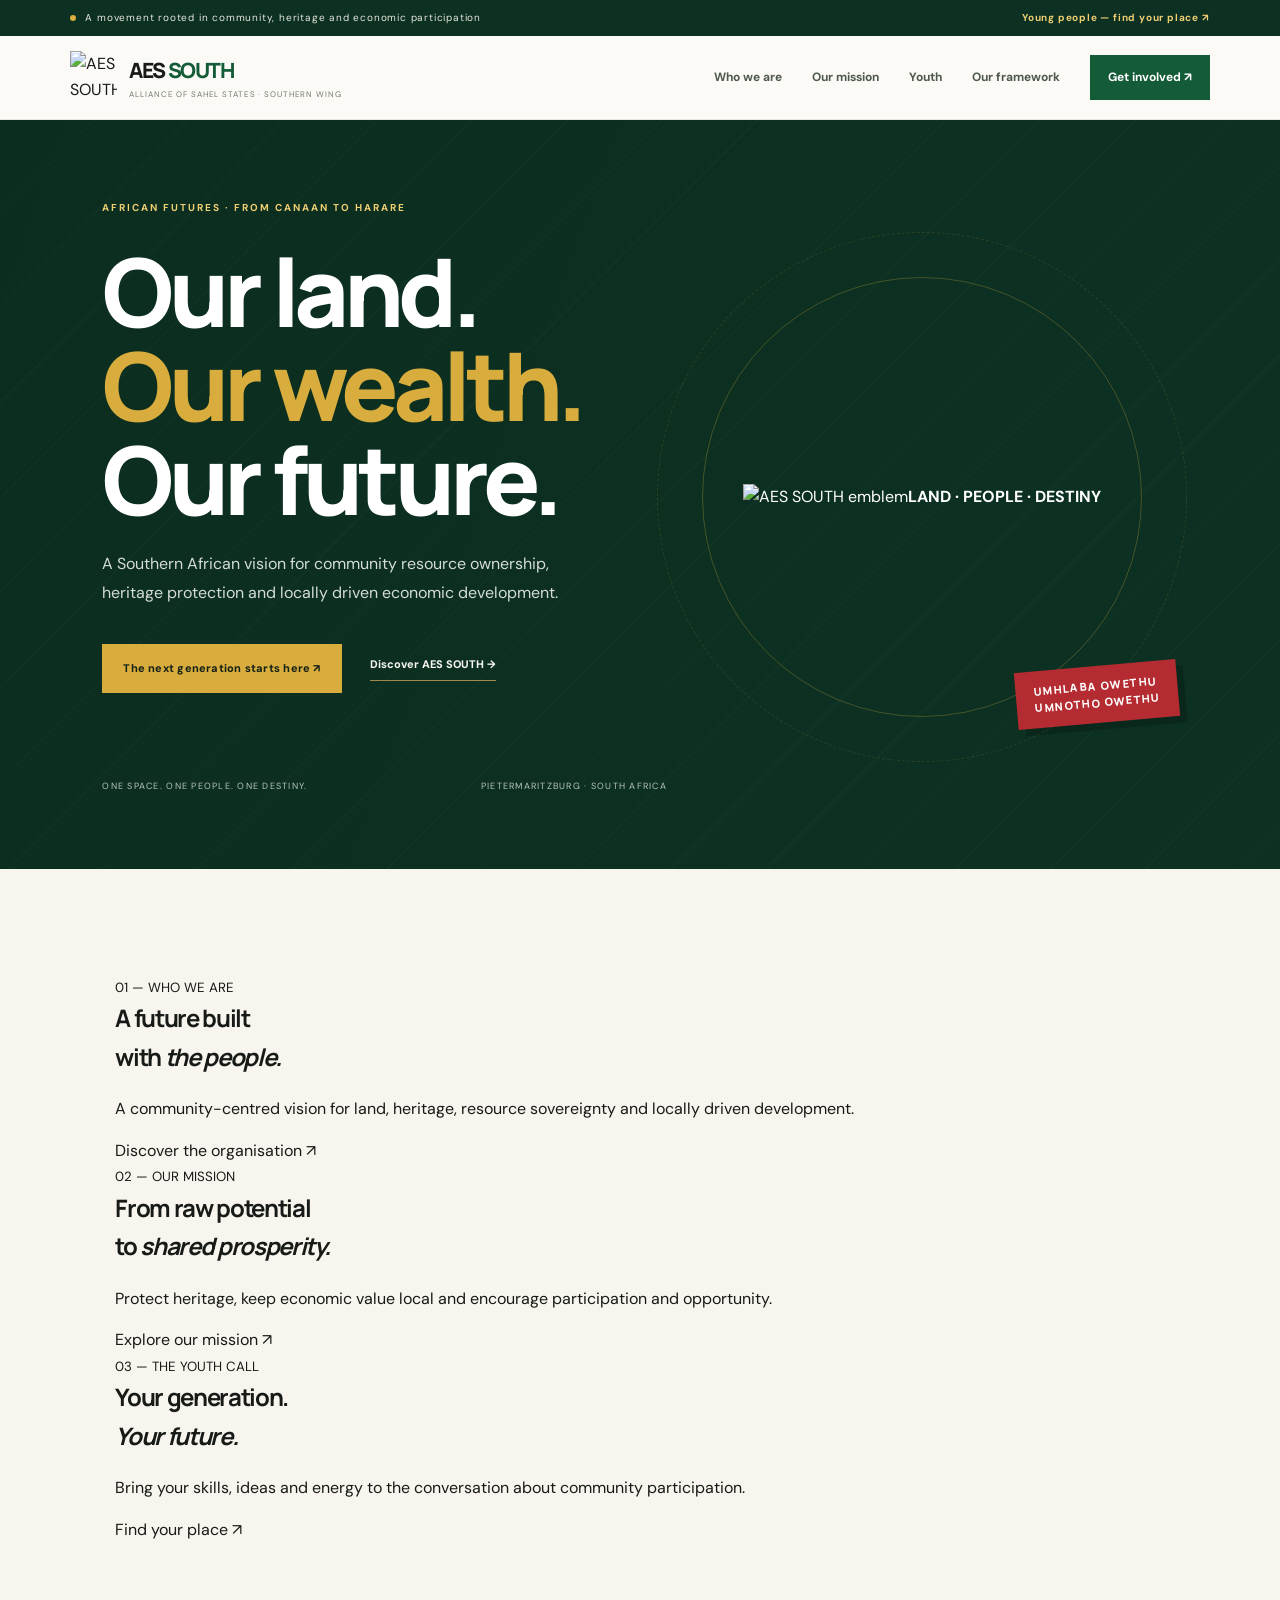
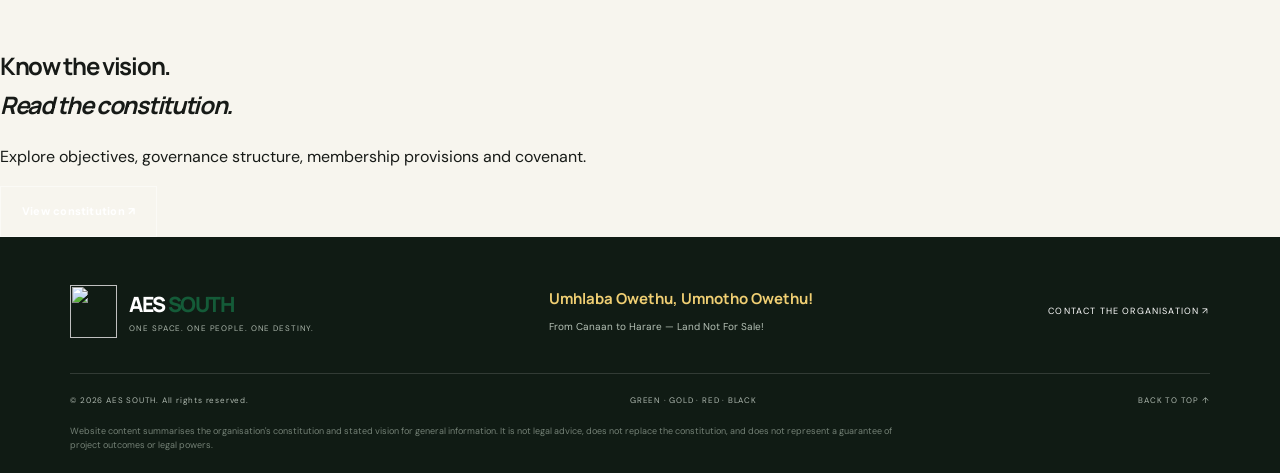
==== commit 568df16e: "Add files via upload" ====
--- a/index.html
+++ b/index.html
@@ -1,216 +1 @@
-<!doctype html>
-<html lang="en">
-<head>
-  <meta charset="utf-8">
-  <meta name="viewport" content="width=device-width, initial-scale=1">
-  <meta name="theme-color" content="#145b38">
-  <meta name="description" content="AES SOUTH — One Space, One People, One Destiny. Explore community resource sovereignty, heritage, youth participation and membership.">
-  <title>AES SOUTH | One Space. One People. One Destiny.</title>
-  <link rel="preconnect" href="https://fonts.googleapis.com">
-  <link rel="preconnect" href="https://fonts.gstatic.com" crossorigin>
-  <link href="https://fonts.googleapis.com/css2?family=DM+Sans:wght@400;500;600;700&family=Manrope:wght@400;500;600;700;800&display=swap" rel="stylesheet">
-  <link rel="stylesheet" href="styles.css">
-</head>
-<body>
-  <div class="announcement">
-    <span class="announcement-dot"></span>
-    A movement rooted in community, heritage and economic participation
-    <a href="register.html">Young people — find your place <span aria-hidden="true">↗</span></a>
-  </div>
-
-  <header class="site-header">
-    <a class="brand" href="#home" aria-label="AES SOUTH home">
-      <img src="assets/aes-logo-placeholder.svg" alt="AES SOUTH emblem placeholder" class="brand-mark">
-      <span class="brand-copy"><strong>AES <em>SOUTH</em></strong><small>ALLIANCE OF SAHEL STATES · SOUTHERN WING</small></span>
-    </a>
-    <button class="menu-toggle" aria-label="Open navigation" aria-expanded="false"><span></span><span></span><span></span></button>
-    <nav class="main-nav" aria-label="Main navigation">
-      <a href="#about">Who we are</a>
-      <a href="#mission">Our mission</a>
-      <a href="register.html">Youth & membership</a>
-      <a href="#governance">Our framework</a>
-      <a href="register.html" class="nav-join">Get involved <span>↗</span></a>
-    </nav>
-  </header>
-
-  <main>
-    <section class="hero" id="home">
-      <div class="hero-pattern"></div>
-      <div class="hero-content">
-        <p class="eyebrow"><span></span> FROM CANAAN TO HARARE</p>
-        <h1>Our land.<br><span>Our wealth.</span><br>Our future.</h1>
-        <p class="hero-lead">A Southern African vision for community resource ownership, heritage protection and locally driven economic development.</p>
-        <div class="hero-actions">
-          <a class="btn btn-gold" href="register.html">The next generation starts here <span>↗</span></a>
-          <a class="text-link light-link" href="#about">Discover AES SOUTH <span>↓</span></a>
-        </div>
-        <div class="hero-foot">
-          <div class="hero-motto"><span class="motto-line"></span><span>ONE SPACE. ONE PEOPLE. ONE DESTINY.</span></div>
-          <span class="hero-location">PIETERMARITZBURG · SOUTH AFRICA</span>
-        </div>
-      </div>
-      <div class="hero-art" aria-hidden="true">
-        <div class="orbit orbit-one"></div><div class="orbit orbit-two"></div>
-        <div class="sun-disc"></div>
-        <div class="continent-stamp">
-          <span class="stamp-top">AES SOUTH</span>
-          <svg viewBox="0 0 260 300" role="img" aria-label="">
-            <path d="M105 12 137 23 157 18 177 37 198 44 211 68 232 80 224 102 239 119 218 142 211 169 194 186 188 211 165 232 157 260 139 286 119 275 111 249 94 231 82 206 66 187 60 164 42 147 35 121 21 102 33 80 49 69 57 43 78 35Z" fill="#176b43" stroke="#e0b43d" stroke-width="3"/>
-            <path d="M67 52 91 42 109 51 115 76 96 89 74 83Z" fill="#e0b43d"/>
-            <path d="M121 63 151 54 173 69 166 93 140 101 120 88Z" fill="#e0b43d"/>
-            <path d="M91 117 126 108 152 124 142 151 115 159 94 145Z" fill="#e0b43d"/>
-            <path d="M152 162 181 149 197 164 185 188 160 191Z" fill="#e0b43d"/>
-            <path d="M104 181 128 174 146 191 136 216 115 220 100 202Z" fill="#e0b43d"/>
-            <path d="M32 115 11 102 22 88 44 99Z" fill="#b52b32"/>
-            <path d="M214 212 236 201 245 217 229 232Z" fill="#b52b32"/>
-          </svg>
-          <span class="stamp-bottom">LAND · PEOPLE · DESTINY</span>
-        </div>
-        <div class="hero-coordinate">29°36′S&nbsp; 30°23′E</div>
-        <div class="hero-ribbon">UMHLABA OWETHU<br>UMNOTHO OWETHU</div>
-      </div>
-      <div class="hero-bottom-bar"><span>01 / A SHARED VISION</span><span>SCROLL TO EXPLORE ↓</span></div>
-    </section>
-
-    <section class="intro section-pad" id="about">
-      <div class="section-kicker">01 — WHO WE ARE</div>
-      <div class="intro-grid">
-        <div><h2>A future built<br>with <span>the people.</span></h2></div>
-        <div class="intro-copy">
-          <p class="large-copy">AES SOUTH is a registered non-profit company whose constitution sets out a community-centred vision for land, heritage and natural-resource sovereignty across Southern Africa.</p>
-          <p>Inspired by the Alliance of Sahel States, the Southern Wing seeks to bring communities, traditional custodians, young people and aligned partners into a shared conversation about ownership, local industry and the future of our region.</p>
-          <a class="text-link" href="#mission">Explore our purpose <span>→</span></a>
-        </div>
-      </div>
-      <div class="stat-strip">
-        <div><strong>51%</strong><span>Community ownership vision</span></div>
-        <div><strong>70%</strong><span>On-site value-add processing ambition</span></div>
-        <div><strong>01</strong><span>Shared Southern African destiny</span></div>
-      </div>
-      <p class="micro-note">These figures describe the framework and objectives set out in the AES SOUTH constitution; they are not a statement that any project or ownership arrangement has already been implemented.</p>
-    </section>
-
-    <section class="mission section-pad" id="mission">
-      <div class="section-kicker light-kicker">02 — OUR MISSION</div>
-      <div class="mission-heading">
-        <h2>From raw potential<br>to <span>shared prosperity.</span></h2>
-        <p>Our constitution places community benefit, heritage and local value creation at the centre of the organisation's vision.</p>
-      </div>
-      <div class="mission-cards">
-        <article class="mission-card">
-          <div class="card-number">01</div><div class="card-icon">⌂</div>
-          <h3>Protect our land</h3>
-          <p>Promote the protection of ancestral land, community heritage and the rights of traditional custodians.</p>
-          <span class="card-rule"></span>
-        </article>
-        <article class="mission-card featured">
-          <div class="card-number">02</div><div class="card-icon">◇</div>
-          <h3>Keep value local</h3>
-          <p>Champion local beneficiation, community participation and economic value created closer to where resources originate.</p>
-          <span class="card-rule"></span>
-        </article>
-        <article class="mission-card">
-          <div class="card-number">03</div><div class="card-icon">✳</div>
-          <h3>Build together</h3>
-          <p>Encourage unity, skills, opportunity and meaningful participation for youth, women and communities.</p>
-          <span class="card-rule"></span>
-        </article>
-      </div>
-    </section>
-
-    <section class="youth-section section-pad" id="youth">
-      <div class="youth-art">
-        <div class="youth-circle"><span>THE<br>NEXT<br><b>CHAPTER</b></span></div>
-        <div class="youth-vertical">YOUTH · IDEAS · ACTION · LEADERSHIP</div>
-        <div class="youth-sun"></div>
-      </div>
-      <div class="youth-copy">
-        <div class="section-kicker">03 — THE YOUTH CALL</div>
-        <p class="youth-overline">YOUR GENERATION. YOUR VOICE. YOUR FUTURE.</p>
-        <h2>Don't just watch<br>history happen.<br><span>Help shape it.</span></h2>
-        <p class="large-copy">The future needs more than spectators. It needs young people who are ready to learn, organise, contribute ideas and take part in building stronger communities.</p>
-        <p>Whether your strengths are communication, research, technology, culture, community outreach, agriculture, business or leadership, there is room to start a conversation and explore how you can contribute.</p>
-        <ul class="youth-list">
-          <li><span>01</span> Bring your ideas and energy</li>
-          <li><span>02</span> Learn about land, heritage and local economic development</li>
-          <li><span>03</span> Explore volunteering and participation opportunities</li>
-        </ul>
-        <a class="btn btn-green" href="register.html">I want to get involved <span>↗</span></a>
-        <p class="micro-note">Membership is subject to the eligibility and covenant provisions in the constitution. Contact AES SOUTH to discuss the process and current opportunities.</p>
-      </div>
-    </section>
-
-    <section class="framework section-pad" id="governance">
-      <div class="section-kicker">04 — OUR FRAMEWORK</div>
-      <div class="framework-top">
-        <h2>Community at<br>the <span>centre.</span></h2>
-        <p>The constitution describes a proposed 51% sovereign community ownership framework for qualifying projects on communal, traditional or trust land under AES SOUTH's stated jurisdiction.</p>
-      </div>
-      <div class="ownership">
-        <div class="ownership-bar" aria-label="Constitutional proposed equity allocation: Khoisan First Nation Council 10 percent, local traditional authority or Ingonyama Trust 20 percent, AES SOUTH Community Trust 21 percent, commercial technical investor maximum 49 percent">
-          <span class="seg khoisan"></span><span class="seg authority"></span><span class="seg community"></span><span class="seg investor"></span>
-        </div>
-        <div class="ownership-legend">
-          <div><i class="dot khoisan-dot"></i><strong>10%</strong><span>Khoisan First Nation Council</span></div>
-          <div><i class="dot authority-dot"></i><strong>20%</strong><span>Local iNkosi / Ingonyama Trust</span></div>
-          <div><i class="dot community-dot"></i><strong>21%</strong><span>AES SOUTH Community Trust</span></div>
-          <div><i class="dot investor-dot"></i><strong>49% max</strong><span>Commercial technical investor</span></div>
-        </div>
-      </div>
-      <div class="framework-note"><span class="note-star">✳</span><p><strong>Why this matters:</strong> the constitution identifies direct benefit for youth, women and the 195 Boshoff families as a purpose of the AES SOUTH Community Trust allocation.</p></div>
-      <div class="governance-grid">
-        <div><span class="mini-label">GOVERNANCE</span><h3>The Grand Council</h3><p>The iNkundla is identified as the supreme decision-making body, alongside the Executive Directorate and Heritage Council.</p></div>
-        <div><span class="mini-label">ACCOUNTABILITY</span><h3>Transparency matters</h3><p>The constitution provides for independent annual audits, transaction authorisation controls and annual public disclosure of financial information.</p></div>
-        <div><span class="mini-label">MEMBERSHIP</span><h3>A shared covenant</h3><p>Article 5 sets out membership eligibility, and Article 9 contains the membership covenant and pledge.</p></div>
-      </div>
-    </section>
-
-    <section class="constitution-band">
-      <div class="constitution-symbol">§</div>
-      <div><span class="mini-label">READ THE FOUNDING DOCUMENT</span><h2>Know the vision.<br>Read the constitution.</h2><p>Explore the organisation's stated objectives, governance structure, membership provisions and covenant.</p></div>
-      <a class="btn btn-outline-light" href="AES_SOUTH_Constitution.pdf" target="_blank" rel="noopener">View constitution <span>↗</span></a>
-    </section>
-
-    <section class="contact section-pad" id="contact">
-      <div class="section-kicker">05 — TAKE THE FIRST STEP</div>
-      <div class="contact-grid">
-        <div>
-          <h2>There is a place<br>for <span>your voice.</span></h2>
-          <p class="large-copy">Interested in membership, youth participation, volunteering, partnerships or learning more about AES SOUTH?</p>
-          <p>Send an enquiry and the team can guide you on the next steps.</p>
-          <div class="contact-details">
-            <a href="mailto:info@aessouthafrica.co.za">info@aessouthafrica.co.za</a>
-            <span>195 Boshoff Street, Pietermaritzburg, 3201</span>
-            <span>South Africa</span>
-          </div>
-        </div>
-        <form class="contact-form" id="interestForm">
-          <div class="form-heading"><span>JOIN THE CONVERSATION</span><span class="form-index">AES / 2026</span></div>
-          <label for="fullName">Your name</label><input id="fullName" name="name" autocomplete="name" required placeholder="Enter your full name">
-          <label for="email">Email address</label><input id="email" name="email" type="email" autocomplete="email" required placeholder="you@example.com">
-          <label for="interest">I'm interested in</label>
-          <select id="interest" name="interest" required>
-            <option value="">Choose an area</option>
-            <option>Youth participation</option><option>Membership enquiry</option><option>Volunteering / community outreach</option><option>Partnerships</option><option>General information</option>
-          </select>
-          <label for="message">A short message <span>(optional)</span></label><textarea id="message" name="message" rows="4" placeholder="Tell us a little about your interest..."></textarea>
-          <button class="btn btn-green form-submit" type="submit">Prepare my enquiry <span>↗</span></button>
-          <p class="form-note">This opens your email app with an enquiry addressed to AES SOUTH. It does not submit or store your information on this website.</p>
-          <p class="form-status" role="status" aria-live="polite"></p>
-        </form>
-      </div>
-    </section>
-  </main>
-
-  <footer class="footer">
-    <div class="footer-main">
-      <a class="brand footer-brand" href="#home"><img src="assets/aes-logo-placeholder.svg" alt="" class="brand-mark"><span class="brand-copy"><strong>AES <em>SOUTH</em></strong><small>ONE SPACE. ONE PEOPLE. ONE DESTINY.</small></span></a>
-      <p>Umhlaba Owethu, Umnotho Owethu!<br><span>From Canaan to Harare — Land Not For Sale!</span></p>
-      <a href="mailto:info@aessouthafrica.co.za">CONTACT THE ORGANISATION ↗</a>
-    </div>
-    <div class="footer-bottom"><span>© <span id="year"></span> AES SOUTH. All rights reserved.</span><span>GREEN · GOLD · RED · BLACK</span><a href="#home">BACK TO TOP ↑</a></div>
-    <p class="disclaimer">Website content summarises the organisation's constitution and stated vision for general information. It is not legal advice, does not replace the constitution, and does not represent a guarantee of project outcomes or legal powers.</p>
-  </footer>
-  <script src="script.js"></script>
-</body>
-</html>+<!doctype html><html lang="en"><head><meta charset="utf-8"><meta name="viewport" content="width=device-width, initial-scale=1"><meta name="theme-color" content="#071d14"><meta name="description" content="AES SOUTH — One Space, One People, One Destiny."><title>Home | AES SOUTH</title><link rel="preconnect" href="https://fonts.googleapis.com"><link rel="preconnect" href="https://fonts.gstatic.com" crossorigin><link href="https://fonts.googleapis.com/css2?family=DM+Sans:wght@400;500;600;700&family=Manrope:wght@400;500;600;700;800&display=swap" rel="stylesheet"><link rel="stylesheet" href="styles.css"><link rel="stylesheet" href="pages.css"></head><body id="top"><div class="announcement"><span class="announcement-dot"></span> A movement rooted in community, heritage and economic participation <a href="register.html">Young people — find your place ↗</a></div><header class="site-header"><a class="brand" href="index.html"><img src="assets/aes-mark.svg" alt="AES SOUTH emblem" class="brand-mark"><span class="brand-copy"><strong>AES <em>SOUTH</em></strong><small>ALLIANCE OF SAHEL STATES · SOUTHERN WING</small></span></a><button class="menu-toggle" aria-label="Toggle navigation" aria-expanded="false">☰</button><nav class="main-nav"><a href="about.html">Who we are</a><a href="mission.html">Our mission</a><a href="youth.html">Youth</a><a href="framework.html">Our framework</a><a href="register.html" class="nav-join">Get involved ↗</a></nav></header><main><section class="hero hero-home"><div class="hero-content"><p class="eyebrow">AFRICAN FUTURES · FROM CANAAN TO HARARE</p><h1>Our land.<br><span>Our wealth.</span><br>Our future.</h1><p class="hero-lead">A Southern African vision for community resource ownership, heritage protection and locally driven economic development.</p><div class="hero-actions"><a class="btn btn-gold" href="register.html">The next generation starts here ↗</a><a class="text-link light-link" href="about.html">Discover AES SOUTH →</a></div><div class="hero-foot"><span>ONE SPACE. ONE PEOPLE. ONE DESTINY.</span><span>PIETERMARITZBURG · SOUTH AFRICA</span></div></div><div class="hero-art"><div class="orbit"></div><div class="orbit orbit-two"></div><div class="hero-emblem"><img src="assets/aes-mark.svg" alt="AES SOUTH emblem"><b>LAND · PEOPLE · DESTINY</b></div><div class="hero-ribbon">UMHLABA OWETHU<br>UMNOTHO OWETHU</div></div></section><section class="section-pad feature-grid"><article><small>01 — WHO WE ARE</small><h2>A future built<br>with <em>the people.</em></h2><p>A community-centred vision for land, heritage, resource sovereignty and locally driven development.</p><a class="under-link" href="about.html">Discover the organisation ↗</a></article><article><small>02 — OUR MISSION</small><h2>From raw potential<br>to <em>shared prosperity.</em></h2><p>Protect heritage, keep economic value local and encourage participation and opportunity.</p><a class="under-link" href="mission.html">Explore our mission ↗</a></article><article><small>03 — THE YOUTH CALL</small><h2>Your generation.<br><em>Your future.</em></h2><p>Bring your skills, ideas and energy to the conversation about community participation.</p><a class="under-link" href="youth.html">Find your place ↗</a></article></section><section class="callout"><h2>Know the vision.<br><em>Read the constitution.</em></h2><p>Explore objectives, governance structure, membership provisions and covenant.</p><a class="btn btn-outline-light" href="AES_SOUTH_Constitution.pdf" target="_blank" rel="noopener">View constitution ↗</a></section></main><footer class="footer"><div class="footer-main"><a class="brand footer-brand" href="index.html"><img src="assets/aes-mark.svg" alt="" class="brand-mark"><span class="brand-copy"><strong>AES <em>SOUTH</em></strong><small>ONE SPACE. ONE PEOPLE. ONE DESTINY.</small></span></a><p>Umhlaba Owethu, Umnotho Owethu!<br><span>From Canaan to Harare — Land Not For Sale!</span></p><a href="contact.html">CONTACT THE ORGANISATION ↗</a></div><div class="footer-bottom"><span>© <span class="year"></span> AES SOUTH. All rights reserved.</span><span>GREEN · GOLD · RED · BLACK</span><a href="#top">BACK TO TOP ↑</a></div><p class="disclaimer">Website content summarises the organisation's constitution and stated vision for general information. It is not legal advice, does not replace the constitution, and does not represent a guarantee of project outcomes or legal powers.</p></footer><script src="script.js"></script></body></html>
--- a/pages.css
+++ b/pages.css
@@ -0,0 +1 @@
+/* Page-level layout overrides are included in styles.css; this file is reserved for future page-specific modules. */
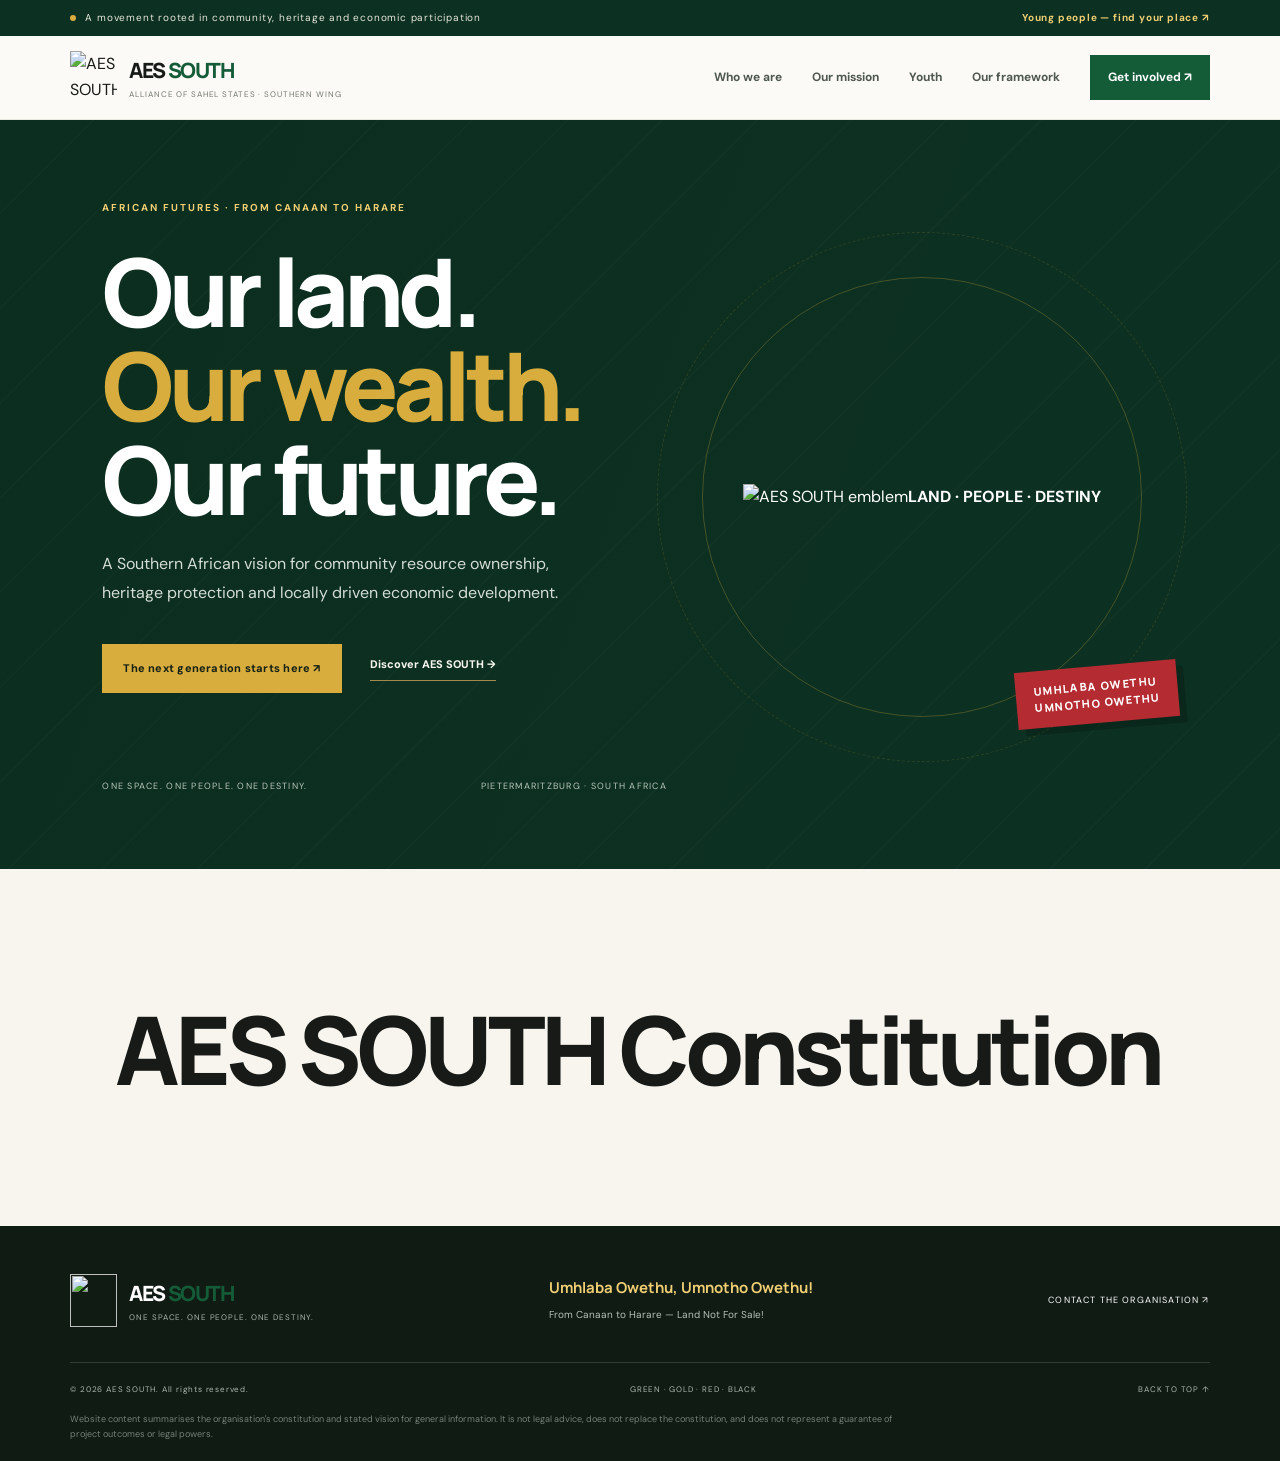
==== commit d2d1e51f: "Fix HTML structure and add constitution section" ====
--- a/index.html
+++ b/index.html
@@ -1 +1 @@
-<!doctype html><html lang="en"><head><meta charset="utf-8"><meta name="viewport" content="width=device-width, initial-scale=1"><meta name="theme-color" content="#071d14"><meta name="description" content="AES SOUTH — One Space, One People, One Destiny."><title>Home | AES SOUTH</title><link rel="preconnect" href="https://fonts.googleapis.com"><link rel="preconnect" href="https://fonts.gstatic.com" crossorigin><link href="https://fonts.googleapis.com/css2?family=DM+Sans:wght@400;500;600;700&family=Manrope:wght@400;500;600;700;800&display=swap" rel="stylesheet"><link rel="stylesheet" href="styles.css"><link rel="stylesheet" href="pages.css"></head><body id="top"><div class="announcement"><span class="announcement-dot"></span> A movement rooted in community, heritage and economic participation <a href="register.html">Young people — find your place ↗</a></div><header class="site-header"><a class="brand" href="index.html"><img src="assets/aes-mark.svg" alt="AES SOUTH emblem" class="brand-mark"><span class="brand-copy"><strong>AES <em>SOUTH</em></strong><small>ALLIANCE OF SAHEL STATES · SOUTHERN WING</small></span></a><button class="menu-toggle" aria-label="Toggle navigation" aria-expanded="false">☰</button><nav class="main-nav"><a href="about.html">Who we are</a><a href="mission.html">Our mission</a><a href="youth.html">Youth</a><a href="framework.html">Our framework</a><a href="register.html" class="nav-join">Get involved ↗</a></nav></header><main><section class="hero hero-home"><div class="hero-content"><p class="eyebrow">AFRICAN FUTURES · FROM CANAAN TO HARARE</p><h1>Our land.<br><span>Our wealth.</span><br>Our future.</h1><p class="hero-lead">A Southern African vision for community resource ownership, heritage protection and locally driven economic development.</p><div class="hero-actions"><a class="btn btn-gold" href="register.html">The next generation starts here ↗</a><a class="text-link light-link" href="about.html">Discover AES SOUTH →</a></div><div class="hero-foot"><span>ONE SPACE. ONE PEOPLE. ONE DESTINY.</span><span>PIETERMARITZBURG · SOUTH AFRICA</span></div></div><div class="hero-art"><div class="orbit"></div><div class="orbit orbit-two"></div><div class="hero-emblem"><img src="assets/aes-mark.svg" alt="AES SOUTH emblem"><b>LAND · PEOPLE · DESTINY</b></div><div class="hero-ribbon">UMHLABA OWETHU<br>UMNOTHO OWETHU</div></div></section><section class="section-pad feature-grid"><article><small>01 — WHO WE ARE</small><h2>A future built<br>with <em>the people.</em></h2><p>A community-centred vision for land, heritage, resource sovereignty and locally driven development.</p><a class="under-link" href="about.html">Discover the organisation ↗</a></article><article><small>02 — OUR MISSION</small><h2>From raw potential<br>to <em>shared prosperity.</em></h2><p>Protect heritage, keep economic value local and encourage participation and opportunity.</p><a class="under-link" href="mission.html">Explore our mission ↗</a></article><article><small>03 — THE YOUTH CALL</small><h2>Your generation.<br><em>Your future.</em></h2><p>Bring your skills, ideas and energy to the conversation about community participation.</p><a class="under-link" href="youth.html">Find your place ↗</a></article></section><section class="callout"><h2>Know the vision.<br><em>Read the constitution.</em></h2><p>Explore objectives, governance structure, membership provisions and covenant.</p><a class="btn btn-outline-light" href="AES_SOUTH_Constitution.pdf" target="_blank" rel="noopener">View constitution ↗</a></section></main><footer class="footer"><div class="footer-main"><a class="brand footer-brand" href="index.html"><img src="assets/aes-mark.svg" alt="" class="brand-mark"><span class="brand-copy"><strong>AES <em>SOUTH</em></strong><small>ONE SPACE. ONE PEOPLE. ONE DESTINY.</small></span></a><p>Umhlaba Owethu, Umnotho Owethu!<br><span>From Canaan to Harare — Land Not For Sale!</span></p><a href="contact.html">CONTACT THE ORGANISATION ↗</a></div><div class="footer-bottom"><span>© <span class="year"></span> AES SOUTH. All rights reserved.</span><span>GREEN · GOLD · RED · BLACK</span><a href="#top">BACK TO TOP ↑</a></div><p class="disclaimer">Website content summarises the organisation's constitution and stated vision for general information. It is not legal advice, does not replace the constitution, and does not represent a guarantee of project outcomes or legal powers.</p></footer><script src="script.js"></script></body></html>+<!doctype html><html lang="en"><head><meta charset="utf-8"><meta name="viewport" content="width=device-width, initial-scale=1"><meta name="theme-color" content="#071d14"><meta name="description" content="AES SOUTH — One Space, One People, One Destiny."><title>Home | AES SOUTH</title><link rel="preconnect" href="https://fonts.googleapis.com"><link rel="preconnect" href="https://fonts.gstatic.com" crossorigin><link href="https://fonts.googleapis.com/css2?family=DM+Sans:wght@400;500;600;700&family=Manrope:wght@400;500;600;700;800&display=swap" rel="stylesheet"><link rel="stylesheet" href="styles.css"><link rel="stylesheet" href="pages.css"></head><body id="top"><div class="announcement"><span class="announcement-dot"></span> A movement rooted in community, heritage and economic participation <a href="register.html">Young people — find your place ↗</a></div><header class="site-header"><a class="brand" href="index.html"><img src="assets/aes-mark.svg" alt="AES SOUTH emblem" class="brand-mark"><span class="brand-copy"><strong>AES <em>SOUTH</em></strong><small>ALLIANCE OF SAHEL STATES · SOUTHERN WING</small></span></a><button class="menu-toggle" aria-label="Toggle navigation" aria-expanded="false">☰</button><nav class="main-nav"><a href="about.html">Who we are</a><a href="mission.html">Our mission</a><a href="youth.html">Youth</a><a href="framework.html">Our framework</a><a href="register.html" class="nav-join">Get involved ↗</a></nav></header><main><section class="hero hero-home"><div class="hero-content"><p class="eyebrow">AFRICAN FUTURES · FROM CANAAN TO HARARE</p><h1>Our land.<br><span>Our wealth.</span><br>Our future.</h1><p class="hero-lead">A Southern African vision for community resource ownership, heritage protection and locally driven economic development.</p><div class="hero-actions"><a class="btn btn-gold" href="register.html">The next generation starts here ↗</a><a class="text-link light-link" href="about.html">Discover AES SOUTH →</a></div><div class="hero-foot"><span>ONE SPACE. ONE PEOPLE. ONE DESTINY.</span><span>PIETERMARITZBURG · SOUTH AFRICA</span></div></div><div class="hero-art"><div class="orbit"></div><div class="orbit orbit-two"></div><div class="hero-emblem"><img src="assets/aes-mark.svg" alt="AES SOUTH emblem"><b>LAND · PEOPLE · DESTINY</b></div><div class="hero-ribbon">UMHLABA OWETHU<br>UMNOTHO OWETHU</div></div></section><section class="section-pad feature-grid"><h1><bold>AES SOUTH Constitution </bold></h1></section></main><footer class="footer"><div class="footer-main"><a class="brand footer-brand" href="index.html"><img src="assets/aes-mark.svg" alt="" class="brand-mark"><span class="brand-copy"><strong>AES <em>SOUTH</em></strong><small>ONE SPACE. ONE PEOPLE. ONE DESTINY.</small></span></a><p>Umhlaba Owethu, Umnotho Owethu!<br><span>From Canaan to Harare — Land Not For Sale!</span></p><a href="contact.html">CONTACT THE ORGANISATION ↗</a></div><div class="footer-bottom"><span>© <span class="year"></span> AES SOUTH. All rights reserved.</span><span>GREEN · GOLD · RED · BLACK</span><a href="#top">BACK TO TOP ↑</a></div><p class="disclaimer">Website content summarises the organisation's constitution and stated vision for general information. It is not legal advice, does not replace the constitution, and does not represent a guarantee of project outcomes or legal powers.</p></footer><script src="script.js"></script></body></html>
